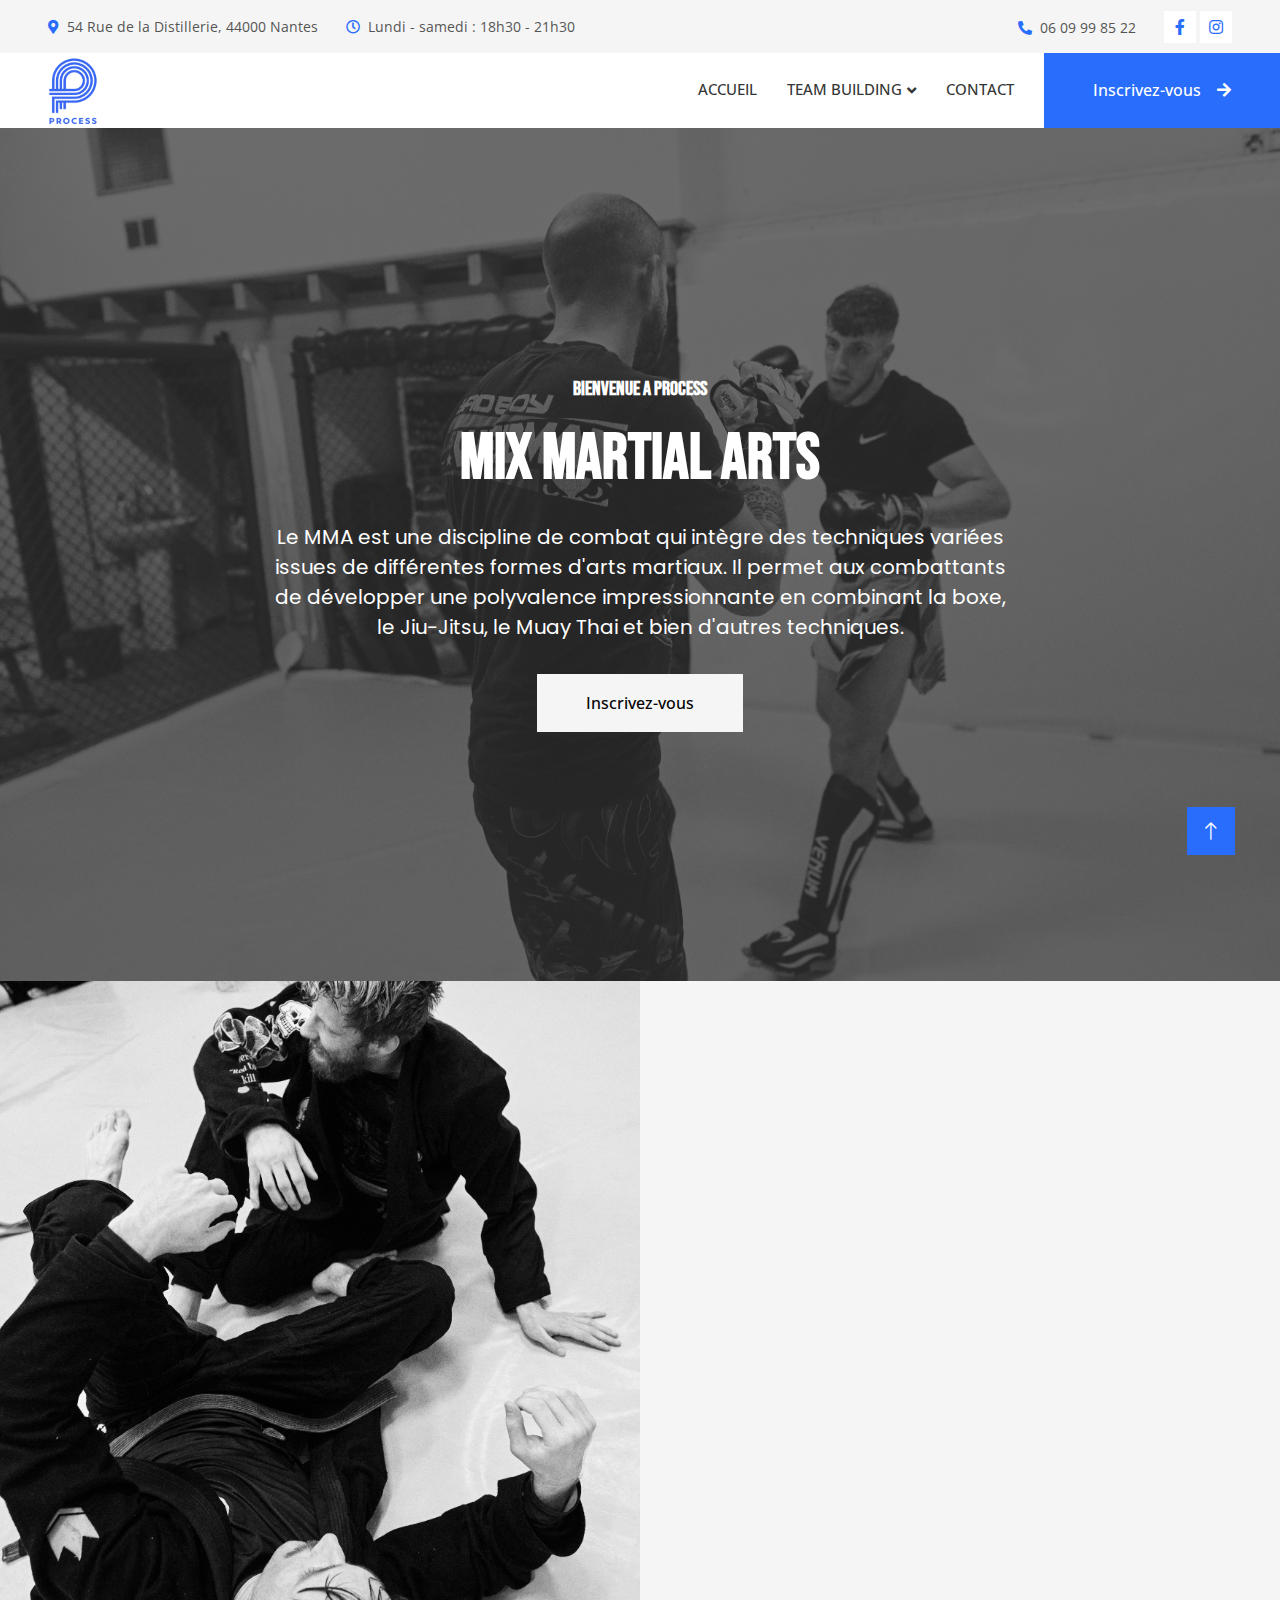
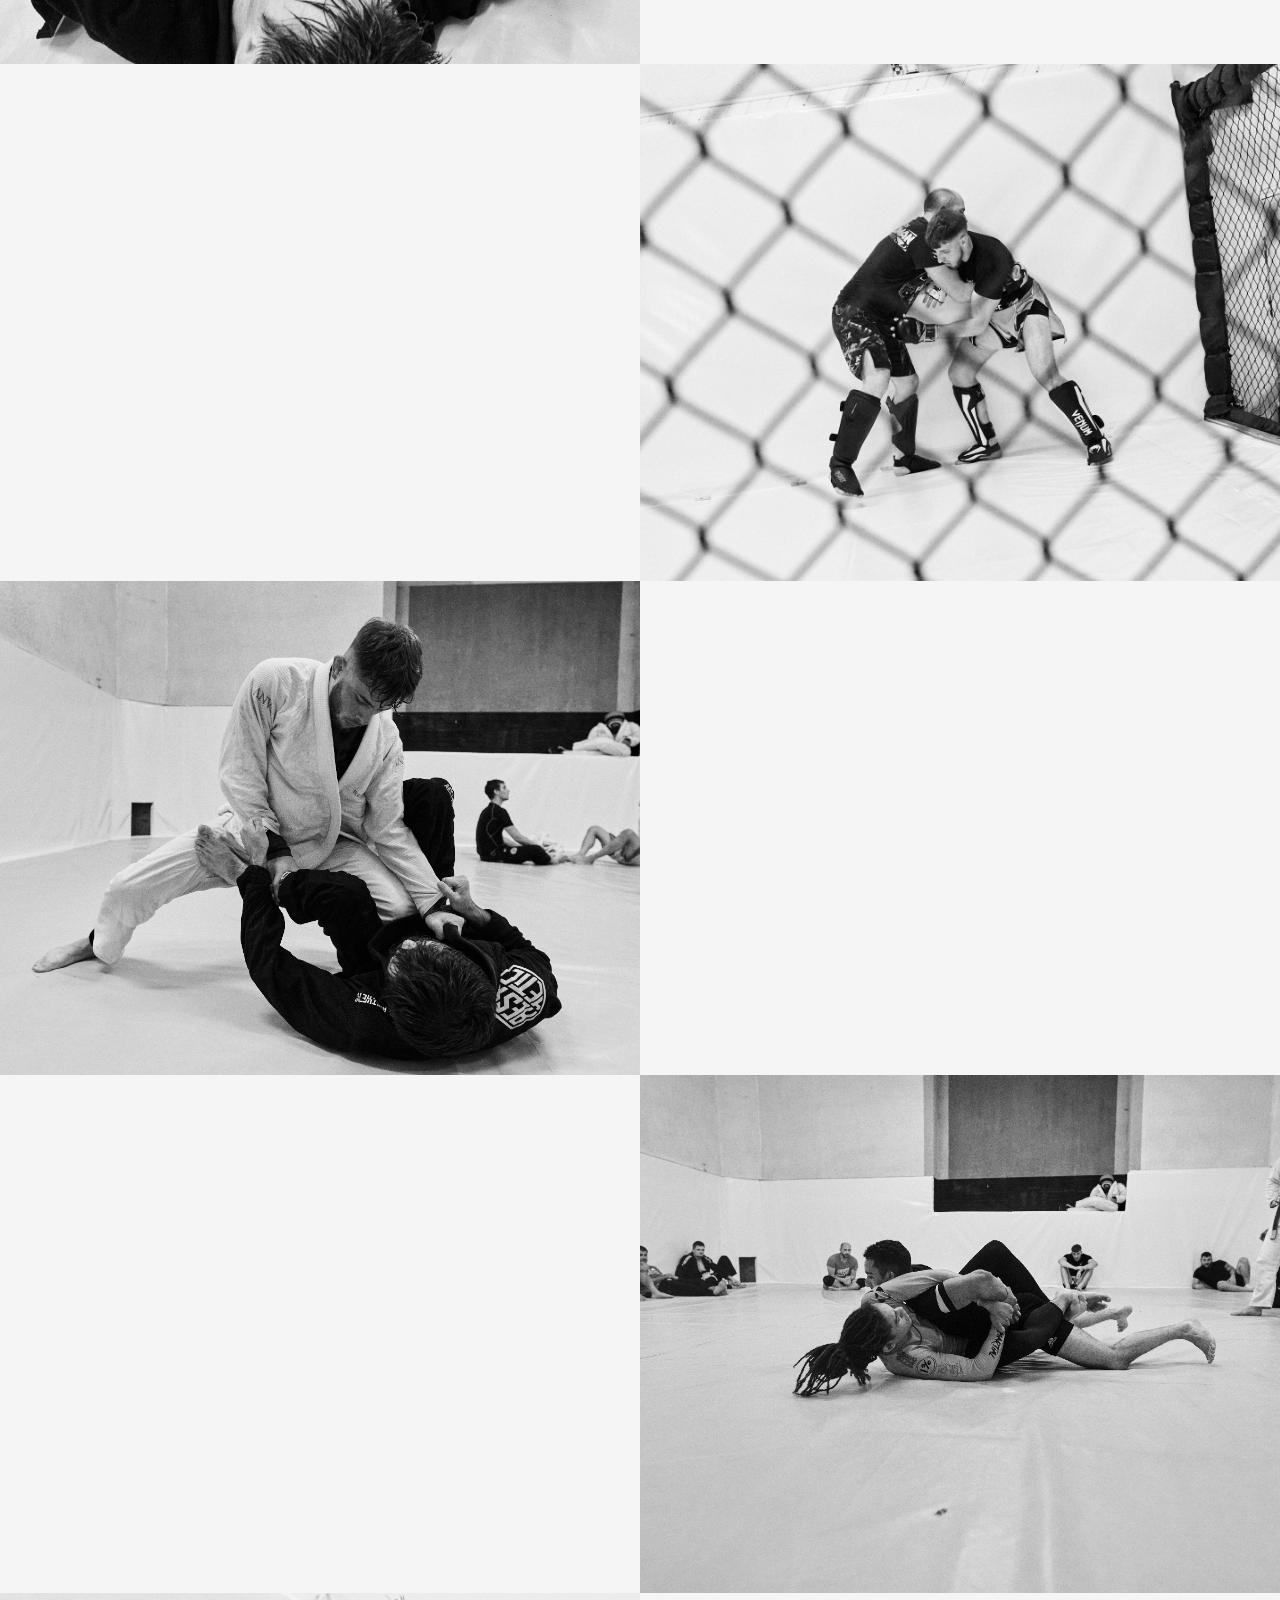
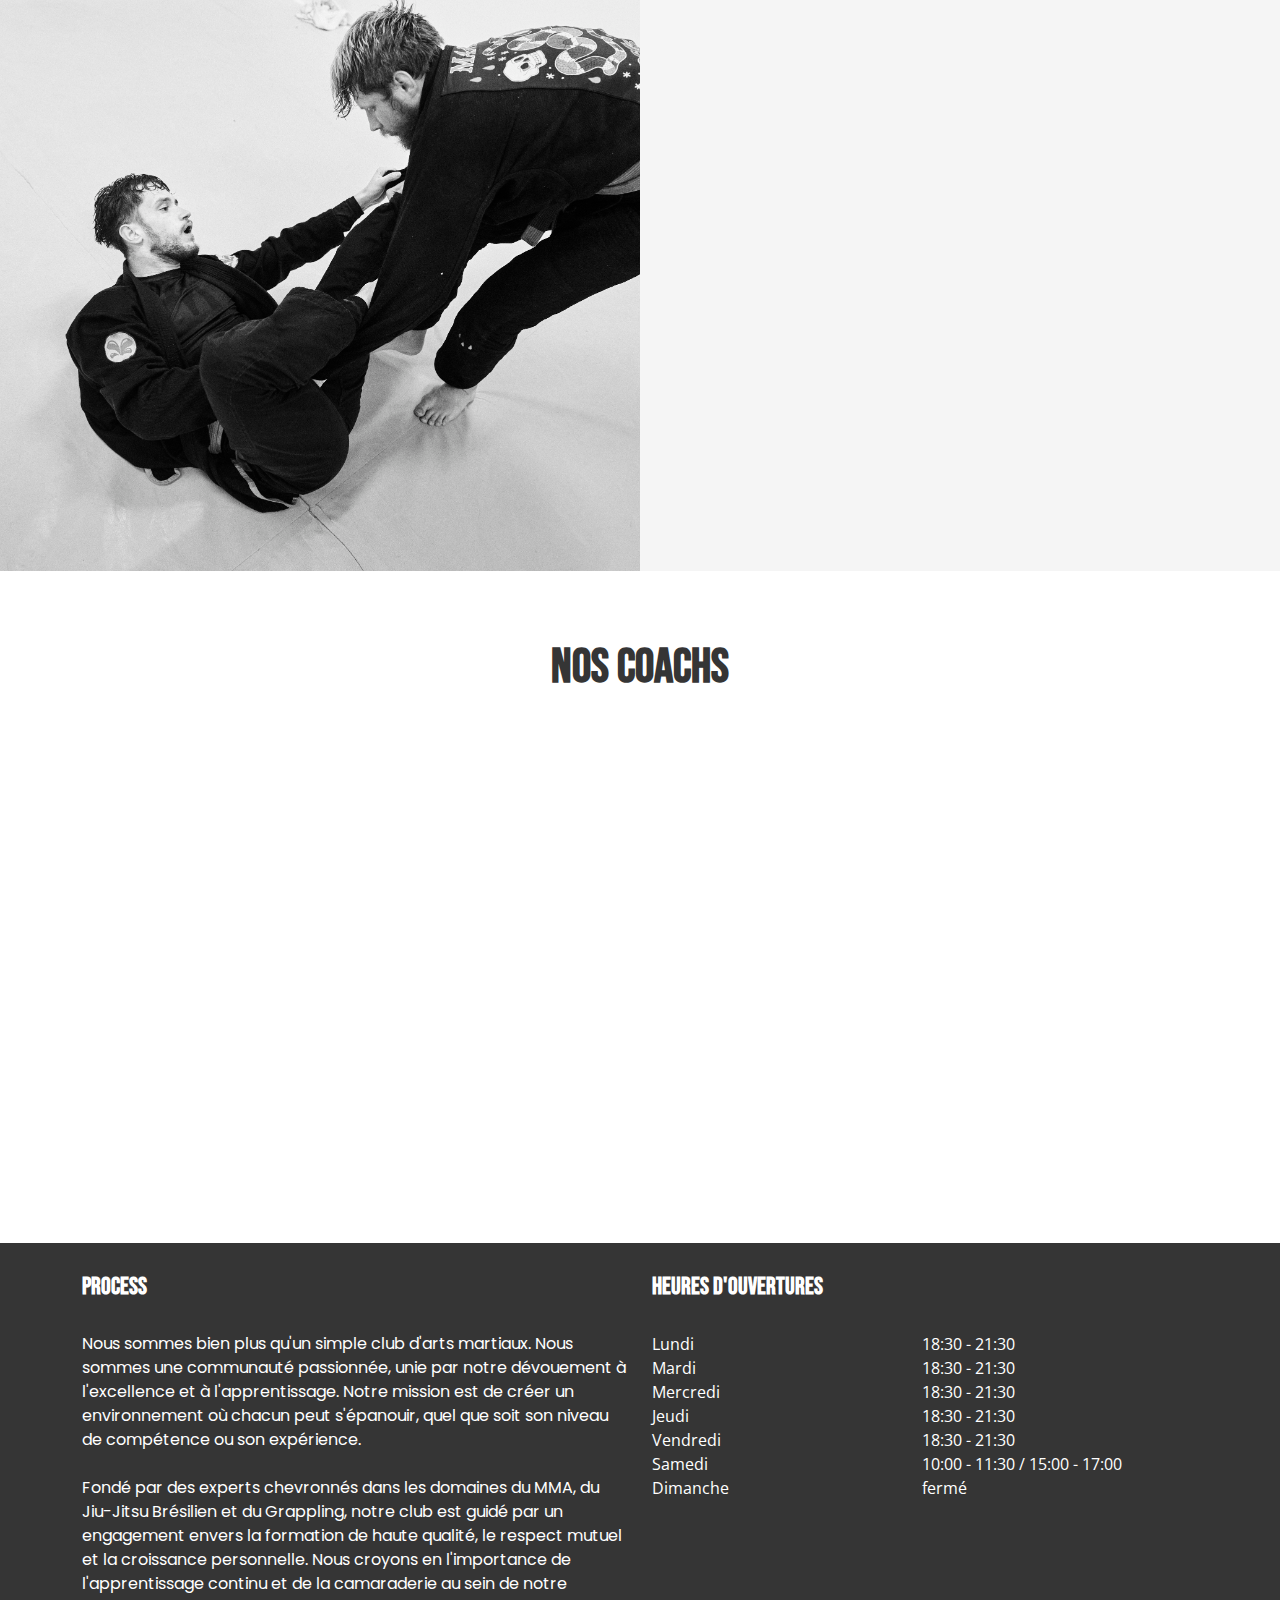
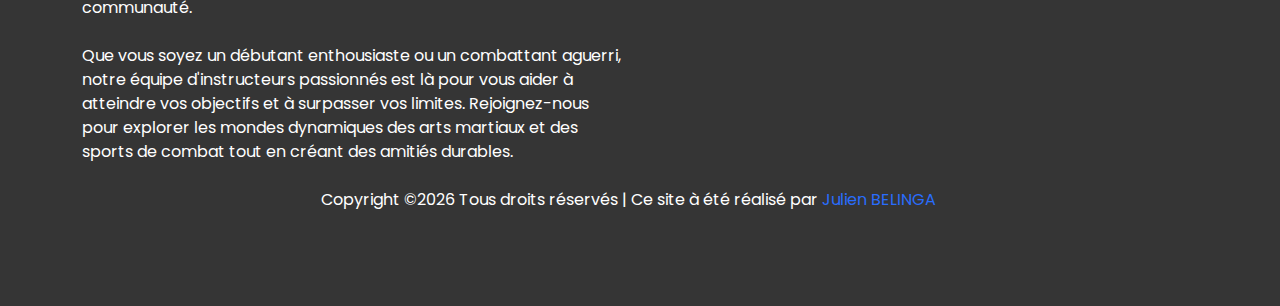
==== index.html @ 09abfd3e "fix: typo" ====
<!DOCTYPE html>
<html lang="en">

<head>
    <meta charset="utf-8">
    <title>Process</title>
    <meta content="width=device-width, initial-scale=1.0" name="viewport">
    <meta content="" name="keywords">
    <meta content="Bienvenue au Club de JJB, Grappling et MMA !
        Notre club est dédié aux passionnés d'arts martiaux et de sports de combat. Que vous soyez débutant ou expérimenté, notre équipe d'instructeurs qualifiés est là pour vous accompagner dans votre parcours.
        Le Jiu-Jitsu Brésilien (JJB) est une discipline qui met l'accent sur les techniques de soumission et de contrôle au sol. Le Grappling est une forme de combat sans frappe, où l'objectif est de soumettre l'adversaire par immobilisation ou étranglement. Enfin, le Mixed Martial Arts (MMA) combine différentes techniques de combat issues de divers arts martiaux.
        Nos cours sont ouverts à tous, hommes et femmes, de tous niveaux et de tous âges. Vous aurez l'opportunité d'apprendre les techniques fondamentales, d'améliorer votre condition physique et de développer votre confiance en vous. En plus de l'aspect sportif, notre club favorise un esprit d'entraide et de respect mutuel entre les membres." 
    name="description">

    <!-- Favicon -->
    <link href="img/logo.png" rel="icon">

    <!-- Google Web Fonts -->
    <link rel="preconnect" href="https://fonts.googleapis.com">
    <link rel="preconnect" href="https://fonts.gstatic.com" crossorigin>
    <link href="https://fonts.googleapis.com/css2?family=Open+Sans:wght@400;500&family=Roboto:wght@500;700;900&display=swap" rel="stylesheet"> 

    <!-- Icon Font Stylesheet -->
    <link href="https://cdnjs.cloudflare.com/ajax/libs/font-awesome/5.10.0/css/all.min.css" rel="stylesheet">
    <link href="https://cdn.jsdelivr.net/npm/bootstrap-icons@1.4.1/font/bootstrap-icons.css" rel="stylesheet">

    <!-- Libraries Stylesheet -->
    <link href="lib/animate/animate.min.css" rel="stylesheet">
    <link href="lib/owlcarousel/assets/owl.carousel.min.css" rel="stylesheet">
    <link href="lib/lightbox/css/lightbox.min.css" rel="stylesheet">

    <!-- Customized Bootstrap Stylesheet -->
    <link href="css/bootstrap.min.css" rel="stylesheet">

    <!-- Template Stylesheet -->
    <link href="css/style.css" rel="stylesheet">
</head>

<body>
    <!-- Spinner Start -->
    <div id="spinner" class="show bg-white position-fixed translate-middle w-100 vh-100 top-50 start-50 d-flex align-items-center justify-content-center">
        <div class="spinner-grow text-primary" style="width: 3rem; height: 3rem;" role="status">
            <span class="sr-only">Loading...</span>
        </div>
    </div>
    <!-- Spinner End -->


    <!-- Topbar Start -->
    <div class="container-fluid bg-light p-0">
        <div class="row gx-0 d-none d-lg-flex">
            <div class="col-lg-7 px-5 text-start">
                <div class="h-100 d-inline-flex align-items-center py-3 me-4">
                    <small class="fa fa-map-marker-alt text-primary me-2"></small>
                    <small>54 Rue de la Distillerie, 44000 Nantes</small>
                </div>
                <div class="h-100 d-inline-flex align-items-center py-3">
                    <small class="far fa-clock text-primary me-2"></small>
                    <small>Lundi - samedi : 18h30 - 21h30</small>
                </div>
            </div>
            <div class="col-lg-5 px-5 text-end">
                <div class="h-100 d-inline-flex align-items-center py-3 me-4">
                    <small class="fa fa-phone-alt text-primary me-2"></small>
                    <small>06 09 99 85 22</small>
                </div>
                <div class="h-100 d-inline-flex align-items-center">
                    <a class="btn btn-sm-square bg-white text-primary me-1" href="https://www.facebook.com/people/WAR-MAT-JIU-JITSU/100063479082780/" target="_blank"><i class="fab fa-facebook-f"></i></a>
                    <a target="_blank" href="https://www.instagram.com/processjj/" class="btn btn-sm-square bg-white text-primary me-0" target="_blank"><i class="fab fa-instagram"></i></a>
                </div>
            </div>
        </div>
    </div>
    <!-- Topbar End -->


    <!-- Navbar Start -->
    <nav class="navbar navbar-expand-lg bg-white navbar-light sticky-top p-0">
        <a href="index.html" class="navbar-brand d-flex align-items-center px-4 px-lg-5">
            <img alt="logo" src="img/logo1.png" width="50">
        </a>
        <button type="button" class="navbar-toggler me-4" data-bs-toggle="collapse" data-bs-target="#navbarCollapse">
            <span class="navbar-toggler-icon"></span>
        </button>
        <div class="collapse navbar-collapse" id="navbarCollapse">
            <ul class="navbar-nav ms-auto p-4 p-lg-0">
                <li class="nav-item">
                    <a href="index.html" class="nav-link">Accueil</a>
                </li>
                <li class="nav-item dropdown"> <!-- Ajout de la classe "dropdown" -->
                    <a href="#" class="nav-link dropdown-toggle" id="teamDropdown" role="button" data-bs-toggle="dropdown" aria-haspopup="true" aria-expanded="false">Team building</a>
                    <div class="dropdown-menu" aria-labelledby="teamDropdown">
                        <a class="dropdown-item" href="team-about.html">à propos du Team Building</a>
                        <a class="dropdown-item" href="team-activities.html">les activités proposées</a>
                        <a class="dropdown-item" href="team-benefit.html">Les bénéfices du Team Building</a>
                    </div>
                </li>
                <li class="nav-item">
                    <a href="contact.html" class="nav-link">Contact</a>
                </li>
            </ul>
            <a href="https://www.helloasso.com/associations/united-fight-team/adhesions/process-inscription" class="btn btn-primary py-4 px-lg-5 d-none d-lg-block">Inscrivez-vous<i class="fa fa-arrow-right ms-3"></i></a>
        </div>
    </nav>
    <!-- Navbar End -->


    <!-- Carousel Start -->
    <div class="container-fluid p-0">
        <div class="owl-carousel header-carousel position-relative">
            <div class="owl-carousel-item position-relative">
                <img class="img-fluid" src="img/carousel-1.jpg" alt="">
                <div class="position-absolute top-0 start-0 w-100 h-100 d-flex align-items-center" style="background: rgba(53, 53, 53, .7);">
                    <div class="container">
                        <div class="row justify-content-center">
                            <div class="col-12 col-lg-8 text-center">
                                <h5 class="text-white text-uppercase mb-3 animated slideInDown">Bienvenue a Process</h5>
                                <h1 class="display-3 text-white animated slideInDown mb-4">Mix Martial Arts</h1>
                                <p class="fs-5 fw-medium text-white mb-4 pb-2">Le MMA est une discipline de combat qui intègre des techniques variées issues de différentes formes d'arts martiaux. Il permet aux combattants de développer une polyvalence impressionnante en combinant la boxe, le Jiu-Jitsu, le Muay Thai et bien d'autres techniques.</p>
                                <a href="https://www.helloasso.com/associations/united-fight-team/adhesions/process-inscription" class="btn btn-light py-md-3 px-md-5 animated">Inscrivez-vous</a>
                            </div>
                        </div>
                    </div>
                </div>
            </div>
            <div class="owl-carousel-item position-relative">
                <img class="img-fluid" src="img/carousel-2.jpg" alt="">
                <div class="position-absolute top-0 start-0 w-100 h-100 d-flex align-items-center" style="background: rgba(53, 53, 53, .7);">
                    <div class="container">
                        <div class="row justify-content-center">
                            <div class="col-12 col-lg-8 text-center">
                                <h5 class="text-white text-uppercase mb-3 animated slideInDown">Bienvenue a Process</h5>
                                <h1 class="display-3 text-white animated slideInDown mb-4">jiu-jitsu Brésilien</h1>
                                <p class="fs-5 fw-medium text-white mb-4 pb-2">Le Jiu-Jitsu Brésilien, originaire du Brésil, se concentre sur les techniques de soumission et de contrôle au sol. C'est une discipline qui demande une compréhension fine des mouvements et de la tactique.</p>
                                <a href="https://www.helloasso.com/associations/united-fight-team/adhesions/process-inscription" class="btn btn-light py-md-3 px-md-5 animated">Inscrivez-vous</a>
                            </div>
                        </div>
                    </div>
                </div>
            </div>
            <div class="owl-carousel-item position-relative">
                <img class="img-fluid" src="img/carousel-3.jpg" alt="">
                <div class="position-absolute top-0 start-0 w-100 h-100 d-flex align-items-center" style="background: rgba(53, 53, 53, .7);">
                    <div class="container">
                        <div class="row justify-content-center">
                            <div class="col-12 col-lg-8 text-center">
                                <h5 class="text-white text-uppercase mb-3 animated slideInDown">Bienvenue a Process</h5>
                                <h1 class="display-3 text-white animated slideInDown mb-4">Grappling</h1>
                                <p class="fs-5 fw-medium text-white mb-4 pb-2">Le Grappling est une forme de combat au sol sans frappe, où les participants cherchent à soumettre leur adversaire par immobilisation ou étranglement.</p>
                                <a href="https://www.helloasso.com/associations/united-fight-team/adhesions/process-inscription" class="btn btn-light py-md-3 px-md-5 animated">Inscrivez-vous</a>
                            </div>
                        </div>
                    </div>
                </div>
            </div>
        </div>
    </div>
    <!-- Carousel End -->

    <!-- About Start -->
    <div class="container-fluid bg-light overflow-hidden px-lg-0">
        <div class="container about px-lg-0">
            <div id="ctn-about" class="row g-0 mx-lg-0">
                <div id="img-about" class="col-lg-6 ps-lg-0" style="min-height: 450px;">
                    <div class="position-relative h-100">
                        <img class="position-absolute img-fluid w-100 h-100" src="img/about.jpg" style="object-fit: cover;" alt="">
                    </div>
                </div>
                <div class="col-lg-6 about-text py-5 wow fadeIn" data-wow-delay="0.5s">
                    <div class="p-lg-5 pe-lg-0">
                        <div class="section-title text-start">
                            <h1 class="display-5 mb-4">Qui sommes nous?</h1>
                        </div>
                        <p class="mb-4 pb-2">Nous sommes bien plus qu'un simple club d'arts martiaux. Nous sommes une communauté passionnée, unie par notre dévouement à l'excellence et à l'apprentissage. Notre mission est de créer un environnement où chacun peut s'épanouir, quel que soit son niveau de compétence ou son expérience.</p>
                        <div class="row g-4 mb-4 pb-2">
                            <div class="col-sm-6 wow fadeIn" data-wow-delay="0.1s">
                                <div class="d-flex align-items-center">
                                    <div class="d-flex flex-shrink-0 align-items-center justify-content-center bg-white" style="width: 60px; height: 60px;">
                                        <i class="fa fa-users fa-2x text-primary"></i>
                                    </div>
                                    <div class="ms-3">
                                        <h2 class="text-primary mb-1" data-toggle="counter-up">250</h2>
                                        <p class="fw-medium mb-0">Adhérents</p>
                                    </div>
                                </div>
                            </div>
                            <div class="col-sm-6 wow fadeIn" data-wow-delay="0.3s">
                                <div class="d-flex align-items-center">
                                    <div class="d-flex flex-shrink-0 align-items-center justify-content-center bg-white" style="width: 60px; height: 60px;">
                                        <i class="fa fa-check fa-2x text-primary"></i>
                                    </div>
                                    <div class="ms-3">
                                        <h2 class="text-primary mb-1" data-toggle="counter-up">32</h2>
                                        <p class="fw-medium mb-0">Champions Nationaux</p>
                                    </div>
                                </div>
                            </div>
                            <div class="col-sm-6 wow fadeIn" data-wow-delay="0.3s">
                                <div class="d-flex align-items-center">
                                    <div class="d-flex flex-shrink-0 align-items-center justify-content-center bg-white" style="width: 60px; height: 60px;">
                                        <i class="fa fa-medal fa-2x text-primary"></i>
                                    </div>
                                    <div class="ms-3">
                                        <h2 class="text-primary mb-1" data-toggle="counter-up">3</h2>
                                        <p class="fw-medium mb-0">Champions de France</p>
                                    </div>
                                </div>
                            </div>
                            <div class="col-sm-6 wow fadeIn" data-wow-delay="0.3s">
                                <div class="d-flex align-items-center">
                                    <div class="d-flex flex-shrink-0 align-items-center justify-content-center bg-white" style="width: 60px; height: 60px;">
                                        <i class="fa fa-globe fa-2x text-primary"></i>
                                    </div>
                                    <div class="ms-3">
                                        <h2 class="text-primary mb-1" data-toggle="counter-up">14</h2>
                                        <p class="fw-medium mb-0">Champions Internationaux</p>
                                    </div>
                                </div>
                            </div>
                        </div>
                    </div>
                </div>
            </div>
        </div>
    </div>
    <!-- About End -->


    <!-- MMA Start -->
    <div class="container-fluid bg-light overflow-hidden px-lg-0">
        <div class="container feature px-lg-0">
            <div id="ctn-mma" class="row g-0 mx-lg-0">
                <div class="col-lg-6 feature-text py-5 wow fadeIn" data-wow-delay="0.5s">
                    <div class="p-lg-5 ps-lg-0">
                        <div class="section-title text-start">
                            <h1 class="display-5 mb-4">Mix Martial Arts</h1>
                        </div>
                        <p class="mb-4 pb-2">Le MMA, ou Mixed Martial Arts, est une discipline de combat qui intègre des techniques variées issues de différentes formes d'arts martiaux. Il permet aux combattants de développer une polyvalence impressionnante en combinant la boxe, le Jiu-Jitsu, le Muay Thai et bien d'autres techniques. Notre club offre un environnement stimulant pour ceux qui veulent maîtriser l'ensemble de ces compétences et se lancer dans ce défi captivant.</p>
                    </div>
                </div>
                <div class="col-lg-6 pe-lg-0" style="min-height: 450px;">
                    <div class="position-relative h-100">
                        <img class="position-absolute img-fluid w-100 h-100" src="img/feature.jpg" style="object-fit: cover;" alt="">
                    </div>
                </div>
            </div>
        </div>
    </div>
    <!-- MMA End -->

    <!-- JJB Start -->
    <div class="container-fluid bg-light overflow-hidden px-lg-0">
        <div class="container about px-lg-0">
            <div id="ctn-jjb" class="row g-0 mx-lg-0">
                <div id="img-jjb" class="col-lg-6 ps-lg-0" style="min-height: 450px;">
                    <div class="position-relative h-100">
                        <img class="position-absolute img-fluid w-100 h-100" src="img/jjb.jpg" style="object-fit: cover;" alt="">
                    </div>
                </div>
                <div class="col-lg-6 about-text py-5 wow fadeIn" data-wow-delay="0.5s">
                    <div class="p-lg-5 pe-lg-0">
                        <div class="section-title text-start">
                            <h1 class="display-5 mb-4">jiu-jitsu Brésilien</h1>
                        </div>
                        <p class="mb-4 pb-2">Le Jiu-Jitsu Brésilien, originaire du Brésil, se concentre sur les techniques de soumission et de contrôle au sol. C'est une discipline qui demande une compréhension fine des mouvements et de la tactique. Nos instructeurs expérimentés guident les étudiants à travers les subtilités du JJB, en les aidant à développer leur agilité mentale et physique tout en favorisant le respect mutuel sur le tapis.</p>
                    </div>
                </div>
            </div>
        </div>
    </div>
    <!-- JJB End -->

    <!-- Grappling Start -->
    <div class="container-fluid bg-light overflow-hidden px-lg-0">
        <div class="container feature px-lg-0">
            <div id="ctn-grappling" class="row g-0 mx-lg-0">
                <div class="col-lg-6 feature-text py-5 wow fadeIn" data-wow-delay="0.5s">
                    <div class="p-lg-5 ps-lg-0">
                        <div class="section-title text-start">
                            <h1 class="display-5 mb-4">Grappling</h1>
                        </div>
                        <p class="mb-4 pb-2">Le Grappling est une forme de combat au sol sans frappe, où les participants cherchent à soumettre leur adversaire par immobilisation ou étranglement. Cette discipline met l'accent sur la maîtrise des positions et des mouvements fluides. Nos cours de Grappling offrent une occasion d'affiner vos compétences de combat rapproché, d'améliorer votre coordination et de gagner en confiance dans des situations de confrontation.</p>
                    </div>
                </div>
                <div class="col-lg-6 pe-lg-0" style="min-height: 450px;">
                    <div class="position-relative h-100">
                        <img class="position-absolute img-fluid w-100 h-100" src="img/carousel-3.jpg" style="object-fit: cover;" alt="">
                    </div>
                </div>
            </div>
        </div>
    </div>
    <!-- Grappling End -->

    <!-- Quote Start -->
    <div class="container-fluid bg-light overflow-hidden px-lg-0">
        <div class="container quote px-lg-0">
            <div id="ctn-quote" class="row g-0 mx-lg-0">
                <div id="img-quote" class="col-lg-6 ps-lg-0" style="min-height: 450px;">
                    <div class="position-relative h-100">
                        <img class="position-absolute img-fluid w-100 h-100" src="img/quote.jpg" style="object-fit: cover;" alt="">
                    </div>
                </div>
                <div class="col-lg-6 quote-text py-5 wow fadeIn" data-wow-delay="0.5s">
                    <div class="p-lg-5 pe-lg-0">
                        <div class="section-title text-start">
                            <h1 class="display-5 mb-4">Contactez-nous</h1>
                        </div>
                        <p class="mb-4 pb-2">Notre équipe se tiens à votre disposition afin de répondre à vos intérrogations</p>
                        <form action="https://formsubmit.co/processjjb@gmail.com" method="POST">
                            <div class="row g-3">
                                <div class="col-12 col-sm-6">
                                    <input type="text" class="form-control border-0" placeholder="Nom" style="height: 55px;" name="Nom">
                                </div>
                                <div class="col-12 col-sm-6">
                                    <input type="email" class="form-control border-0" placeholder="Email" style="height: 55px;" name="Email">
                                </div>
                                <div class="col-12">
                                    <textarea class="form-control border-0" placeholder="Message" name="Message"></textarea>
                                </div>
                                <div class="col-12">
                                    <button class="btn btn-primary w-100 py-3" type="submit">Envoyer</button>
                                </div>
                            </div>
                        </form>
                    </div>
                </div>
            </div>
        </div>
    </div>
    <!-- Quote End -->


    <!-- Team Start -->
    <div class="container-xxl py-5">
        <div class="container">
            <div class="section-title text-center">
                <h1 class="display-5 mb-5">Nos Coachs</h1>
            </div>
            <div class="row g-4">
                <div class="col-lg-3 col-md-6 wow fadeInUp team-member-container" data-wow-delay="0.1s">
                    <div class="team-item">
                        <div class="overflow-hidden position-relative">
                            <img class="img-team" src="img/team-1.jpg" alt="">
                             <div class="team-social">
                                <a class="btn btn-square" target="_blank" href="https://www.instagram.com/julienlevezier/"><i class="fab fa-instagram"></i></a>
                            </div>
                        </div>
                        <div class="text-center border border-5 border-light border-top-0 p-4">
                            <h5 class="mb-0">Julien Levezier</h5>
                            <small>Coach MMA/Préparateur physique</small>
                        </div>
                    </div>
                </div>
                <div class="col-lg-3 col-md-6 wow fadeInUp team-member-container" data-wow-delay="0.3s">
                    <div class="team-item">
                        <div class="overflow-hidden position-relative">
                            <img class="img-team" src="img/team-2.jpg" alt="">
                             <div class="team-social">
                                <a class="btn btn-square" target="_blank" href="https://www.instagram.com/quentinlvzr/"><i class="fab fa-instagram"></i></a>
                            </div>
                        </div>
                        <div class="text-center border border-5 border-light border-top-0 p-4">
                            <h5 class="mb-0">Quentin Levezier</h5>
                            <small>Coach JJB/Grappling</small>
                        </div>
                    </div>
                </div>
                <div class="col-lg-3 col-md-6 wow fadeInUp team-member-container" data-wow-delay="0.5s">
                    <div class="team-item">
                        <div class="overflow-hidden position-relative">
                            <img class="img-team" src="img/team-3.jpg" alt="">
                             <div class="team-social">
                                <a class="btn btn-square" target="_blank" href="https://www.instagram.com/lucaslvzr/"><i class="fab fa-instagram"></i></a>
                            </div>
                        </div>
                        <div class="text-center border border-5 border-light border-top-0 p-4">
                            <h5 class="mb-0">Lucas Levezier</h5>
                            <small>Coach JJB/Grappling</small>
                        </div>
                    </div>
                </div>
                <div class="col-lg-3 col-md-6 wow fadeInUp team-member-container" data-wow-delay="0.7s">
                    <div class="team-item">
                        <div class="overflow-hidden position-relative">
                            <img class="img-team" src="img/team-5.jpg" alt="">
                             <div class="team-social">
                                <a class="btn btn-square" target="_blank" href="https://www.instagram.com/vergnaulttristan/"><i class="fab fa-instagram"></i></a>
                            </div>
                        </div>
                        <div class="text-center border border-5 border-light border-top-0 p-4">
                            <h5 class="mb-0">Tristan Vergnault</h5>
                            <small>Coach JJB/Grappling</small>
                        </div>
                    </div>
                </div>
            </div>
        </div>
    </div>
    <!-- Team End -->


    <!-- Footer Start -->
    <footer class="ftco-footer ftco-bg-dark ftco-section">
        <div class="container">
          <div class="row mb-5">
            <div class="col-md-6 col-lg-6">
              <div class="ftco-footer-widget mb-4">
                <h2 class="ftco-heading-2">Process</h2>
                <p>Nous sommes bien plus qu'un simple club d'arts martiaux. Nous sommes une communauté passionnée, unie par notre dévouement à l'excellence et à l'apprentissage. Notre mission est de créer un environnement où chacun peut s'épanouir, quel que soit son niveau de compétence ou son expérience.</br></br>
                    Fondé par des experts chevronnés dans les domaines du MMA, du Jiu-Jitsu Brésilien et du Grappling, notre club est guidé par un engagement envers la formation de haute qualité, le respect mutuel et la croissance personnelle. Nous croyons en l'importance de l'apprentissage continu et de la camaraderie au sein de notre communauté.</br></br>
                    Que vous soyez un débutant enthousiaste ou un combattant aguerri, notre équipe d'instructeurs passionnés est là pour vous aider à atteindre vos objectifs et à surpasser vos limites. Rejoignez-nous pour explorer les mondes dynamiques des arts martiaux et des sports de combat tout en créant des amitiés durables.</p>
                <ul class="ftco-footer-social list-unstyled float-md-left float-lft mt-3">
                  <li class="ftco-animate"><a target="_blank" href="https://www.facebook.com/auxplaisirsdemodes/"><span class="icon-facebook"></span></a></li>
                  <li class="ftco-animate"><a target="_blank" target="_blank" href="https://www.instagram.com/processjj/"><span class="icon-instagram"></span></a></li>
                </ul>
              </div>
            </div>
            <div class="col-md-6 col-lg-6">
              <div class="ftco-footer-widget mb-4">
                <h2 class="ftco-heading-2">Heures d'ouvertures</h2>
                <ul class="list-unstyled open-hours">
                  <li class="d-flex"><span style="width: 270px">Lundi</span><span>18:30 - 21:30</span></li>
                  <li class="d-flex"><span style="width: 270px">Mardi</span><span>18:30 - 21:30</span></li>
                  <li class="d-flex"><span style="width: 270px">Mercredi</span><span>18:30 - 21:30</span></li>
                  <li class="d-flex"><span style="width: 270px">Jeudi</span><span>18:30 - 21:30</span></li>
                  <li class="d-flex"><span style="width: 270px">Vendredi</span><span>18:30 - 21:30</span></li>
                  <li class="d-flex"><span style="width: 270px">Samedi</span><span> 10:00 - 11:30 / 15:00 - 17:00</span></li>
                  <li class="d-flex"><span style="width: 270px">Dimanche</span><span>fermé</span></li>
                </ul>
              </div>
            </div>
          <div class="row">
            <div class="col-md-12 text-center">
              <p>
                Copyright &copy;<script>document.write(new Date().getFullYear());</script> Tous droits réservés | Ce site à été réalisé par <a href="https://julien-belinga.fr" target="_blank">Julien BELINGA</a>
                </p>
            </div>
          </div>
        </div>
      </footer>
    <!-- Footer End -->


    <!-- Back to Top -->
    <a href="#" class="btn btn-lg btn-primary btn-lg-square rounded-0 back-to-top"><i class="bi bi-arrow-up"></i></a>


    <!-- JavaScript Libraries -->
    <script src="https://code.jquery.com/jquery-3.4.1.min.js"></script>
    <script src="https://cdn.jsdelivr.net/npm/bootstrap@5.0.0/dist/js/bootstrap.bundle.min.js"></script>
    <script src="lib/wow/wow.min.js"></script>
    <script src="lib/easing/easing.min.js"></script>
    <script src="lib/waypoints/waypoints.min.js"></script>
    <script src="lib/counterup/counterup.min.js"></script>
    <script src="lib/owlcarousel/owl.carousel.min.js"></script>
    <script src="lib/isotope/isotope.pkgd.min.js"></script>
    <script src="lib/lightbox/js/lightbox.min.js"></script>

    <!-- Template Javascript -->
    <script src="js/main.js"></script>
</body>

</html>
---- css/style.css ----
@font-face {
    font-family: 'Poppins';
    src: url('../fonts/Poppins-Regular.ttf') format('truetype');
}

@font-face {
    font-family: 'Bebas-Neue';
    src: url('../fonts/BebasNeue-Regular.ttf') format('truetype');
}

p{
    font-family: 'Poppins', sans-serif;
}

h1,h2,h3,h4,h5,h6{
    font-family: 'Bebas-Neue', sans-serif;
}


/********** Template CSS **********/
:root {
    --primary:  #296DFD;
    --light: #F5F5F5;
    --dark: #353535;
}

.fw-medium {
    font-weight: 500 !important;
}

.fw-bold {
    font-weight: 700 !important;
}

.fw-black {
    font-weight: 900 !important;
}

.back-to-top {
    position: fixed;
    display: none;
    right: 45px;
    bottom: 45px;
    z-index: 99;
}


/*** Spinner ***/
#spinner {
    opacity: 0;
    visibility: hidden;
    transition: opacity .5s ease-out, visibility 0s linear .5s;
    z-index: 99999;
}

#spinner.show {
    transition: opacity .5s ease-out, visibility 0s linear 0s;
    visibility: visible;
    opacity: 1;
}


/*** Button ***/
.btn {
    font-weight: 500;
    transition: .5s;
}

.btn.btn-primary,
.btn.btn-secondary {
    color: #FFFFFF;
}

.btn-square {
    width: 38px;
    height: 38px;
}

.btn-sm-square {
    width: 32px;
    height: 32px;
}

.btn-lg-square {
    width: 48px;
    height: 48px;
}

.btn-square,
.btn-sm-square,
.btn-lg-square {
    padding: 0;
    display: flex;
    align-items: center;
    justify-content: center;
    font-weight: normal;
}

/*** Navbar ***/
.navbar .dropdown-toggle::after {
    border: none;
    content: "\f107";
    font-family: "Font Awesome 5 Free";
    font-weight: 900;
    vertical-align: middle;
    margin-left: 8px;
}

.navbar-light .navbar-nav .nav-link {
    margin-right: 30px;
    padding: 25px 0;
    color: #FFFFFF;
    font-size: 15px;
    font-weight: 500;
    text-transform: uppercase;
    outline: none;
}

.navbar-light .navbar-nav .nav-link:hover,
.navbar-light .navbar-nav .nav-link.active {
    color: var(--primary);
}

@media (max-width: 991.98px) {
    .navbar-light .navbar-nav .nav-link  {
        margin-right: 0;
        padding: 10px 0;
    }

    .navbar-light .navbar-nav {
        border-top: 1px solid #EEEEEE;
    }
  
    #ctn-about, #ctn-jjb, #ctn-quote{
        display: flex;
        flex-direction: column-reverse;
    }

    #img-jjb, #img-quote{
        height: 0 !important;
    }

    #img-about{
        display: none;
    }
}

.navbar-light .navbar-brand,
.navbar-light a.btn {
    height: 75px;
}

.navbar-light .navbar-nav .nav-link {
    color: var(--dark);
    font-weight: 500;
}

.navbar-light.sticky-top {
    top: -100px;
    transition: .5s;
}

@media (min-width: 992px) {
    .navbar .nav-item .dropdown-menu {
        display: block;
        border: none;
        margin-top: 0;
        top: 150%;
        opacity: 0;
        visibility: hidden;
        transition: .5s;
    }

    .navbar .nav-item:hover .dropdown-menu {
        top: 100%;
        visibility: visible;
        transition: .5s;
        opacity: 1;
    }
}


/*** Header ***/
@media (max-width: 768px) {
    .header-carousel .owl-carousel-item {
        position: relative;
        min-height: 95vh;
    }
    
    .header-carousel .owl-carousel-item img {
        position: absolute;
        width: 100%;
        height: 100%;
        object-fit: cover;
    }

    .header-carousel .owl-carousel-item h5,
    .header-carousel .owl-carousel-item p {
        font-size: 14px !important;
        font-weight: 400 !important;
    }

    .header-carousel .owl-carousel-item h1 {
        font-size: 30px;
        font-weight: 600;
    }
}

.header-carousel .owl-nav {
    position: absolute;
    width: 200px;
    height: 45px;
    bottom: 30px;
    left: 50%;
    transform: translateX(-50%);
    display: flex;
    justify-content: space-between;
}

.header-carousel .owl-nav .owl-prev,
.header-carousel .owl-nav .owl-next {
    width: 45px;
    height: 45px;
    display: flex;
    align-items: center;
    justify-content: center;
    color: #FFFFFF;
    background: transparent;
    border: 1px solid #FFFFFF;
    font-size: 22px;
    transition: .5s;
}

.header-carousel .owl-nav .owl-prev:hover,
.header-carousel .owl-nav .owl-next:hover {
    background: var(--primary);
    border-color: var(--primary);
}

.header-carousel .owl-dots {
    position: absolute;
    height: 45px;
    bottom: 30px;
    left: 50%;
    transform: translateX(-50%);
    display: flex;
    align-items: center;
    justify-content: center;
}

.header-carousel .owl-dot {
    position: relative;
    display: inline-block;
    margin: 0 5px;
    width: 15px;
    height: 15px;
    background: transparent;
    border: 1px solid #FFFFFF;
    transition: .5s;
}

.header-carousel .owl-dot::after {
    position: absolute;
    content: "";
    width: 5px;
    height: 5px;
    top: 4px;
    left: 4px;
    background: transparent;
    border: 1px solid #FFFFFF;
}

.header-carousel .owl-dot.active {
    background: var(--primary);
    border-color: var(--primary);
}

.page-header {
    background: linear-gradient(rgba(53, 53, 53, .7), rgba(53, 53, 53, .7)), url(../img/carousel-1.jpg) center center no-repeat;
    background-size: cover;
}

.breadcrumb-item + .breadcrumb-item::before {
    color: var(--light);
}

.owl-nav, .owl-dots{
    display: none !important;
}

/*** Section Title ***/
.section-title h1 {
    position: relative;
    display: inline-block;
    padding: 0 60px;
    width: 100%;
}

.section-title h1::before {
    left: 0;
}

.section-title.text-start h1::before {
    display: none;
}


/*** About ***/
@media (min-width: 992px) {
    .container.about {
        max-width: 100% !important;
    }

    .about-text  {
        padding-right: calc(((100% - 960px) / 2) + .75rem);
    }
}

@media (min-width: 1200px) {
    .about-text  {
        padding-right: calc(((100% - 1140px) / 2) + .75rem);
    }
}

@media (min-width: 1400px) {
    .about-text  {
        padding-right: calc(((100% - 1320px) / 2) + .75rem);
    }
}


/*** Service ***/
.service-item img {
    transition: .5s;
}

.service-item:hover img {
    transform: scale(1.1);
}


/*** Feature ***/
@media (min-width: 992px) {
    .container.feature {
        max-width: 100% !important;
    }

    .feature-text  {
        padding-left: calc(((100% - 960px) / 2) + .75rem);
    }
}

@media (min-width: 1200px) {
    .feature-text  {
        padding-left: calc(((100% - 1140px) / 2) + .75rem);
    }
}

@media (min-width: 1400px) {
    .feature-text  {
        padding-left: calc(((100% - 1320px) / 2) + .75rem);
    }
}


/*** Project Portfolio ***/
#portfolio-flters li {
    display: inline-block;
    font-weight: 500;
    color: var(--dark);
    cursor: pointer;
    transition: .5s;
    border-bottom: 2px solid transparent;
}

#portfolio-flters li:hover,
#portfolio-flters li.active {
    color: var(--primary);
    border-color: var(--primary);
}

.portfolio-item img {
    transition: .5s;
}

.portfolio-item:hover img {
    transform: scale(1.1);
}

.portfolio-item .portfolio-overlay {
    position: absolute;
    display: flex;
    align-items: center;
    justify-content: center;
    width: 0;
    height: 0;
    bottom: 0;
    left: 50%;
    background: rgba(53, 53, 53, .7);
    transition: .5s;
}

.portfolio-item:hover .portfolio-overlay {
    width: 100%;
    height: 100%;
    left: 0;
}

.portfolio-item .portfolio-overlay .btn {
    opacity: 0;
}

.portfolio-item:hover .portfolio-overlay .btn {
    opacity: 1;
}


/*** Quote ***/
@media (min-width: 992px) {
    .container.quote {
        max-width: 100% !important;
    }

    .quote-text  {
        padding-right: calc(((100% - 960px) / 2) + .75rem);
    }
}

@media (min-width: 1200px) {
    .quote-text  {
        padding-right: calc(((100% - 1140px) / 2) + .75rem);
    }
}

@media (min-width: 1400px) {
    .quote-text  {
        padding-right: calc(((100% - 1320px) / 2) + .75rem);
    }
}


/*** Team ***/
.team-item img {
    transition: .5s;
}

.img-team{
    width: 100%;
    height: 350px;
    object-fit: cover;
    object-position: top;
}

.team-item:hover img {
    transform: scale(1.1);
}

.team-item .team-social {
    position: absolute;
    width: 38px;
    top: 50%;
    left: -38px;
    transform: translateY(-50%);
    display: flex;
    flex-direction: column;
    background: #FFFFFF;
    transition: .5s;
}

.team-item .team-social .btn {
    color: var(--primary);
    background: #FFFFFF;
}

.team-item .team-social .btn:hover {
    color: #FFFFFF;
    background: var(--primary);
}

.team-item:hover .team-social {
    left: 0;
}


/*** Testimonial ***/
.testimonial-carousel::before {
    position: absolute;
    content: "";
    top: 0;
    left: 0;
    height: 100%;
    width: 0;
    background: linear-gradient(to right, rgba(255, 255, 255, 1) 0%, rgba(255, 255, 255, 0) 100%);
    z-index: 1;
}

.testimonial-carousel::after {
    position: absolute;
    content: "";
    top: 0;
    right: 0;
    height: 100%;
    width: 0;
    background: linear-gradient(to left, rgba(255, 255, 255, 1) 0%, rgba(255, 255, 255, 0) 100%);
    z-index: 1;
}

@media (min-width: 768px) {
    .testimonial-carousel::before,
    .testimonial-carousel::after {
        width: 200px;
    }
}

@media (min-width: 992px) {
    .testimonial-carousel::before,
    .testimonial-carousel::after {
        width: 300px;
    }
}

.testimonial-carousel .owl-item .testimonial-text {
    border: 5px solid var(--light);
    transform: scale(.8);
    transition: .5s;
}

.testimonial-carousel .owl-item.center .testimonial-text {
    transform: scale(1);
}

.testimonial-carousel .owl-nav {
    position: absolute;
    width: 350px;
    top: 10px;
    left: 50%;
    transform: translateX(-50%);
    display: flex;
    justify-content: space-between;
    opacity: 0;
    transition: .5s;
    z-index: 1;
}

.testimonial-carousel:hover .owl-nav {
    width: 300px;
    opacity: 1;
}

.testimonial-carousel .owl-nav .owl-prev,
.testimonial-carousel .owl-nav .owl-next {
    position: relative;
    color: var(--primary);
    font-size: 45px;
    transition: .5s;
}

.testimonial-carousel .owl-nav .owl-prev:hover,
.testimonial-carousel .owl-nav .owl-next:hover {
    color: var(--dark);
}


/*** Contact ***/
@media (min-width: 992px) {
    .container.contact {
        max-width: 100% !important;
    }

    .contact-text  {
        padding-left: calc(((100% - 960px) / 2) + .75rem);
    }

    .team-member-container{
        height: 450px;
    }
}

@media (min-width: 1200px) {
    .contact-text  {
        padding-left: calc(((100% - 1140px) / 2) + .75rem);
    }
}

@media (min-width: 1400px) {
    .contact-text  {
        padding-left: calc(((100% - 1320px) / 2) + .75rem);
    }
}


/*** Footer ***/
footer {
    background: var(--dark);
    color: #FFFFFF;
    padding-bottom: 30px;
}

footer h2 {
    font-size: 24px;
    font-weight: 700;
    color: #FFFFFF;
    margin: 30px 0;
}

.btn-check:checked+.btn-primary:focus, .btn-check:active+.btn-primary:focus, .btn-primary:active:focus, .btn-primary.active:focus, .show>.btn-primary.dropdown-toggle:focus{
    box-shadow: 0 0 0 0.25rem #296DFD !important;
}

.btn-check:checked+.btn-primary, .btn-check:active+.btn-primary, .btn-primary:active, .btn-primary.active, .show>.btn-primary.dropdown-toggle{
    background-color: #296DFD;
    border-color: #296DFD;
}

.dropdown {
    position: relative;
    display: inline-block;
}
  
  .dropdown .dropdown-menu {
    display: none;
    position: absolute;
    background-color: #fff; /* Couleur de fond du menu déroulant */
    box-shadow: 0 4px 6px rgba(0, 0, 0, 0.1);
    z-index: 1;
    
  }
  
  .dropdown-menu .dropdown-item::first-letter {
    text-transform: uppercase;
  }

  .dropdown:hover .dropdown-menu {
    display: block;
  }
  
  .dropdown .dropdown-menu a {
    display: block;
    padding: 10px 15px;
    text-decoration: none;
    color: #333; /* Couleur du texte du menu déroulant */
  }
  
  .dropdown .dropdown-menu a:hover {
    background-color: #f0f0f0; /* Couleur de fond au survol */
  }
  
  /* Style du lien principal "Team Building" */
  .dropdown .nav-link {
    cursor: pointer;
  }
  
  /* Style pour la flèche vers le bas */
  .dropdown .dropdown-toggle::after {
    content: "\f107";
    font-family: "Font Awesome 5 Free"; /* Le nom de la police FontAwesome peut varier */
    font-weight: 900; /* Utilisez le poids de la police approprié */
    margin-left: 5px;
}

.image-container {
    display: flex;
    align-items: center;
    justify-content: center;
    height: 100%;
}

.team-building-section h2, .team-building-section h3, .team-building-section h4, .about-us-section h2, h1, .cohesion-benefits-section h2{
    text-align: center;
    margin-bottom: 20px;
    margin-top: 20px;
}

.cohesion-benefits-section li{
    margin-bottom: 10px;
    margin-top: 10px;
}

.about-us-section p{
    text-align: justify;
}

.shop {
    display: grid;
    grid-template-columns: repeat(auto-fill, minmax(250px, 1fr));
    gap: 20px;
    padding: 20px;
}

.shop article {
    border: 1px solid #ddd;
    padding: 15px;
    text-align: center;
}

.shop article p{
    font-size: 12px;
    font-style: italic;
}
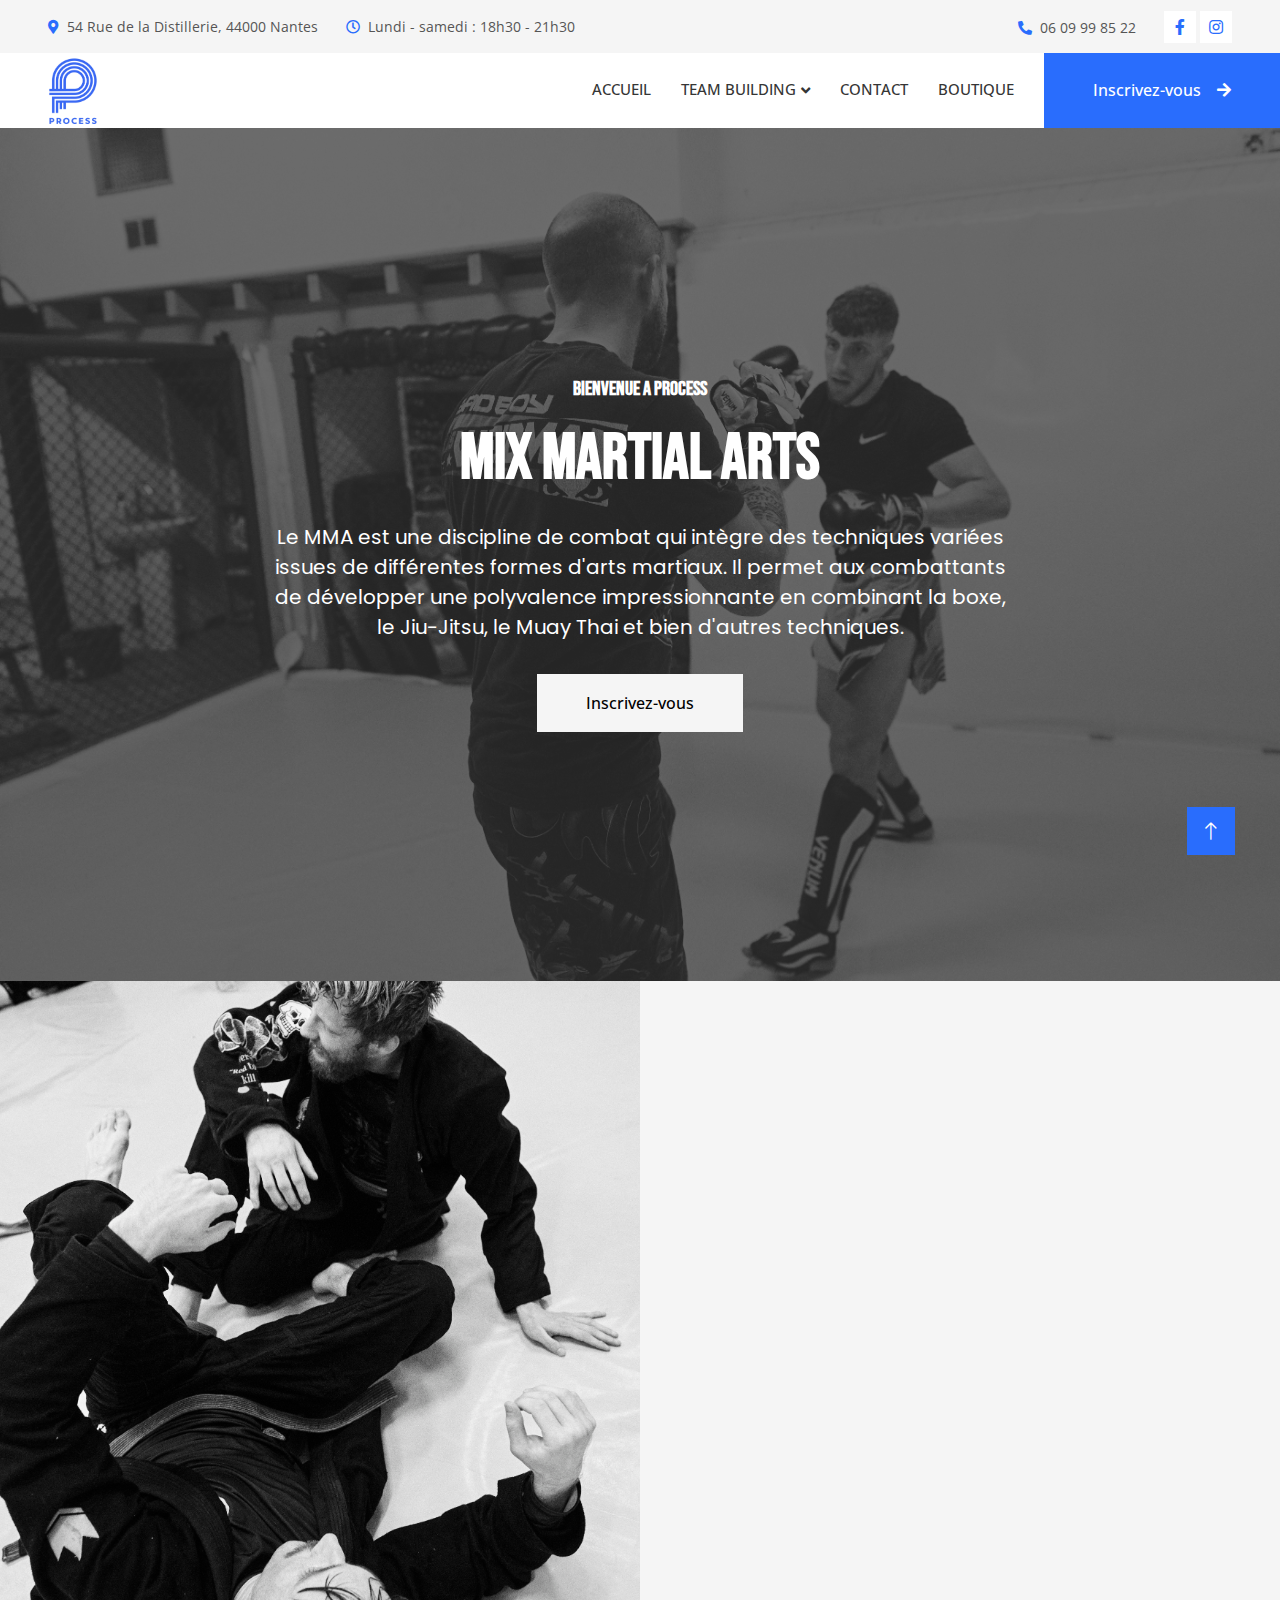
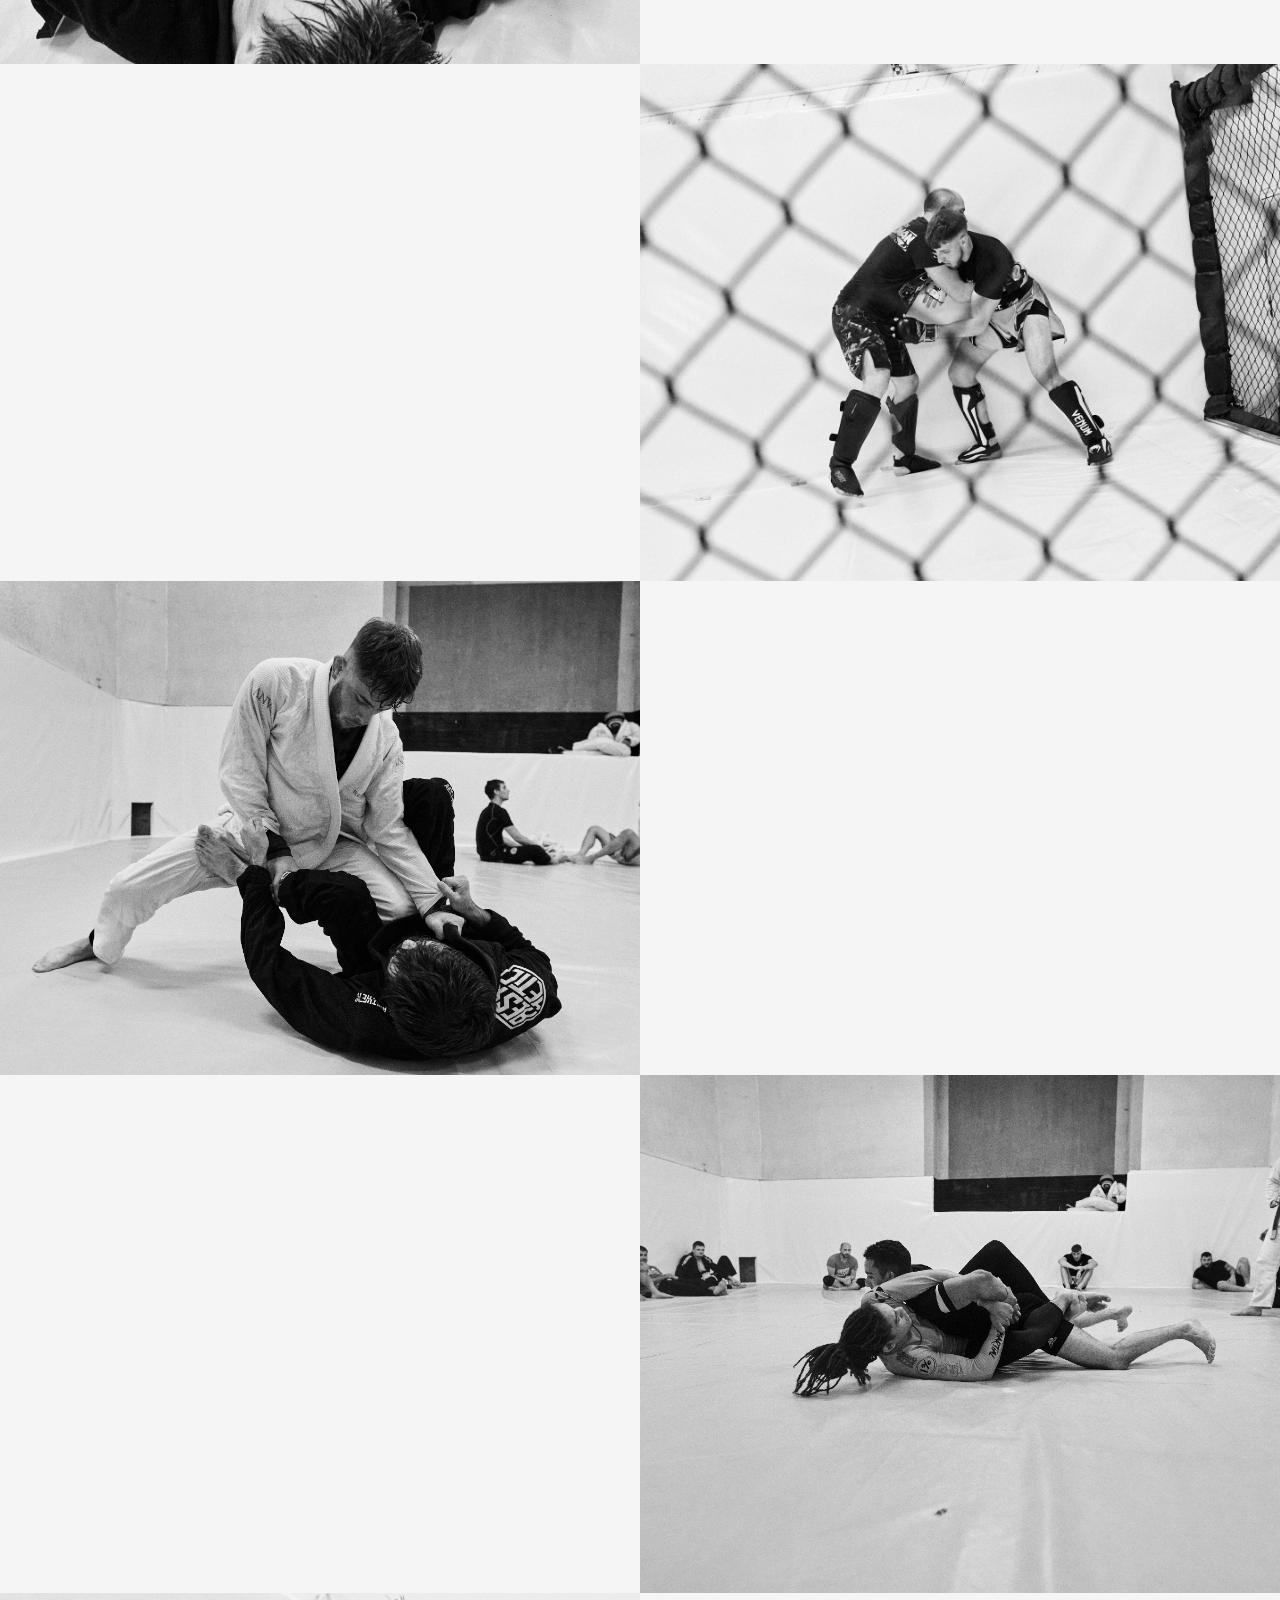
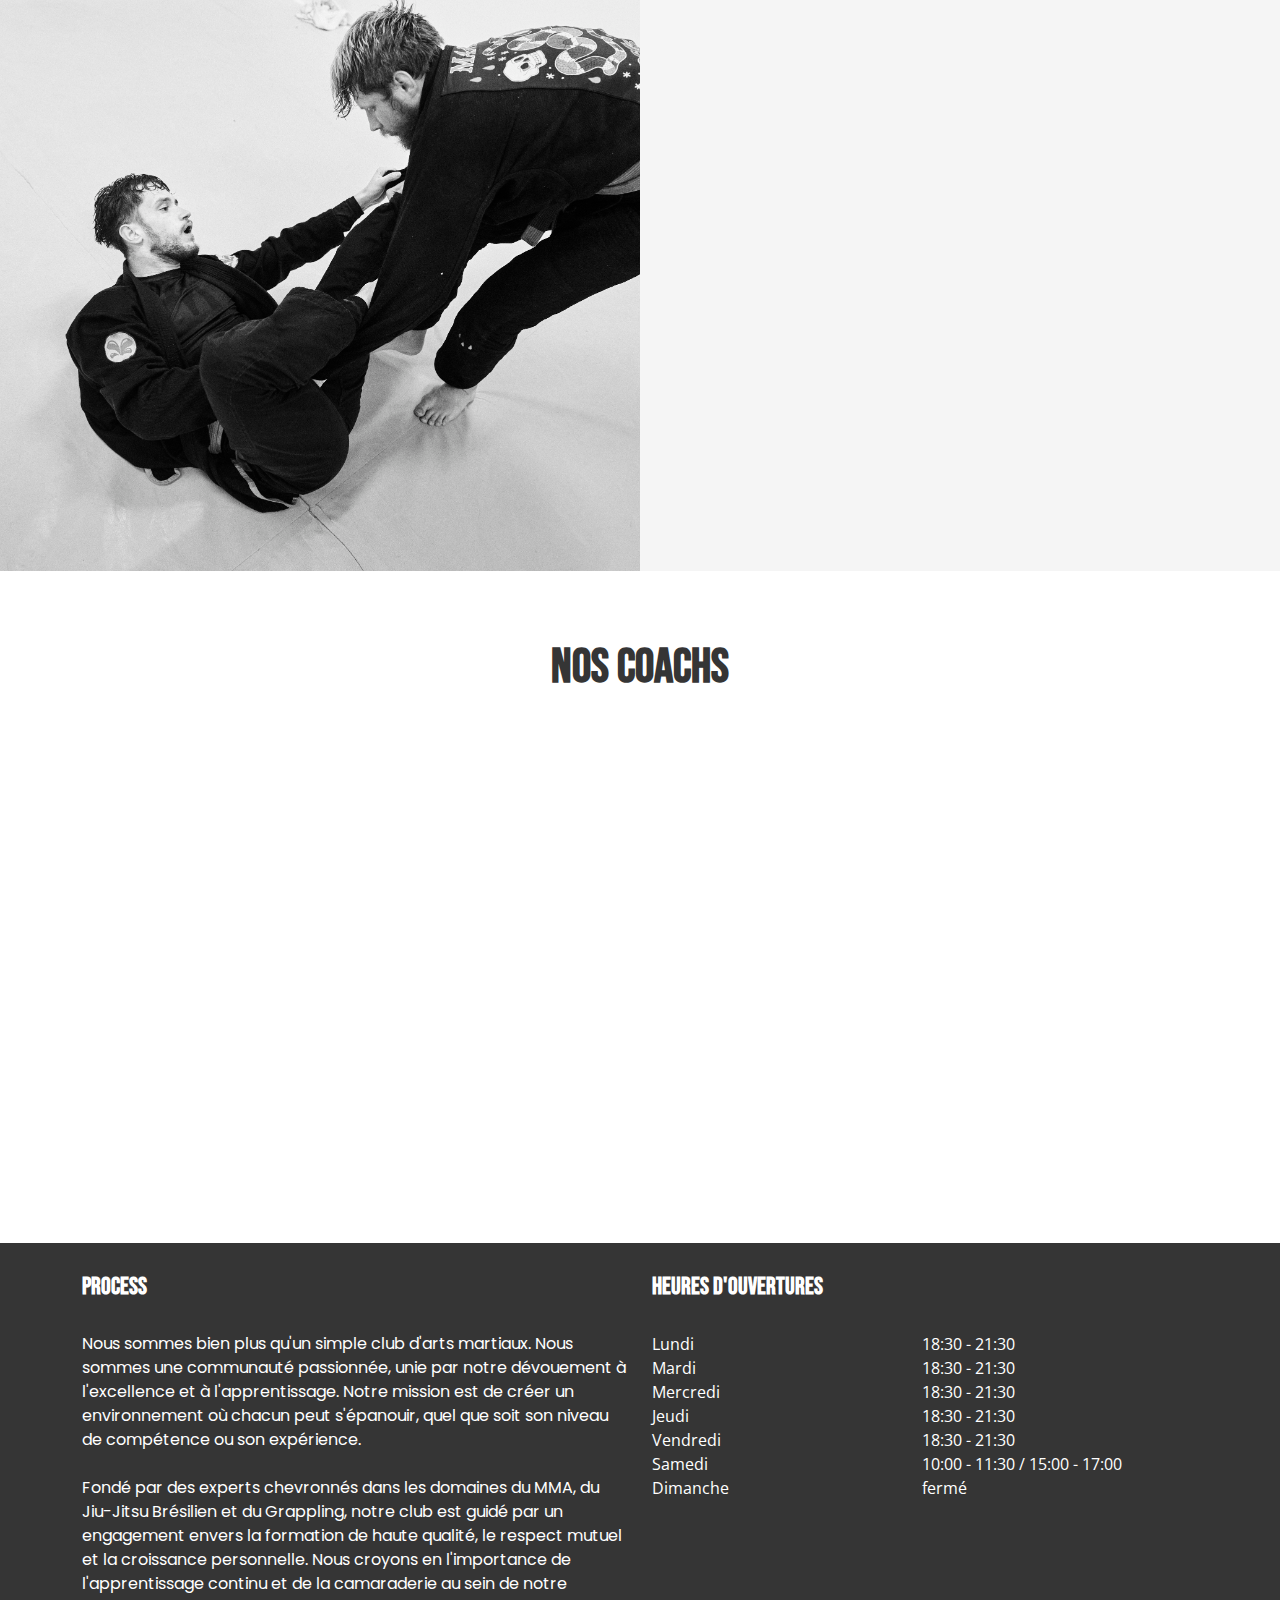
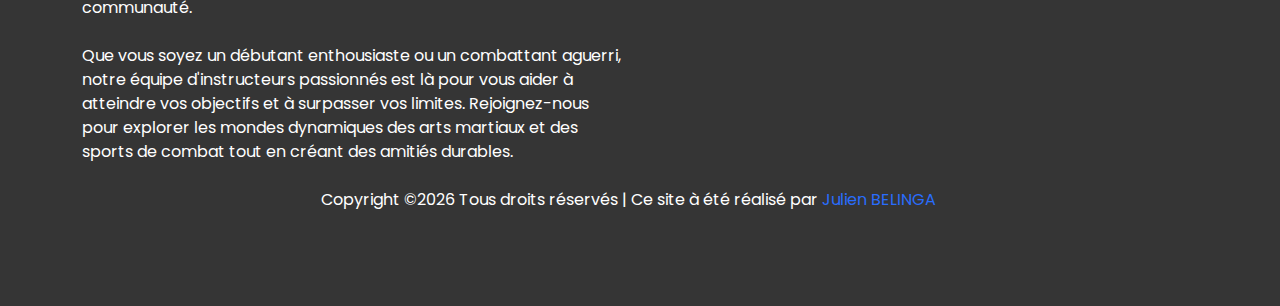
==== commit b3625fa6: "Add shop (#2)" ====
--- a/index.html
+++ b/index.html
@@ -98,6 +98,9 @@
                 <li class="nav-item">
                     <a href="contact.html" class="nav-link">Contact</a>
                 </li>
+                <li class="nav-item">
+                    <a href="shop.html" class="nav-link">Boutique</a>
+                </li>
             </ul>
             <a href="https://www.helloasso.com/associations/united-fight-team/adhesions/process-inscription" class="btn btn-primary py-4 px-lg-5 d-none d-lg-block">Inscrivez-vous<i class="fa fa-arrow-right ms-3"></i></a>
         </div>
--- a/css/style.css
+++ b/css/style.css
@@ -691,9 +691,56 @@
     border: 1px solid #ddd;
     padding: 15px;
     text-align: center;
+    position: relative;
+    display: grid;
+    align-content: space-between;
+    justify-content: center;
 }
 
 .shop article p{
     font-size: 12px;
     font-style: italic;
-}+}
+
+.order-button {
+    padding: 8px 16px;
+    background-color: #296DFD;
+    color: white;
+    border: none;
+    border-radius: 4px;
+    cursor: pointer;
+    width: 100%;
+}
+
+.order-button:hover {
+    background-color: #ffffff;
+    border: solid 2px #296DFD;
+}
+
+.shop article .swiper-container {
+    width: 100%;
+    margin-top: 15px;
+    overflow: hidden;
+}
+
+.shop article .swiper-slide img {
+    width: auto;
+    height: 300px;
+    margin-bottom: 10px;
+}
+
+.shop article .swiper-pagination {
+    margin-top: 10px;
+    display: flex;
+    justify-content: center;  /* Pour centrer la pagination horizontalement */
+    display: none;
+}
+
+.btn-check:focus+.btn-primary, .btn-primary:focus{
+    border-color: #296DFD !important;
+    box-shadow: 0 0 0 0.25rem #296DFD !important;
+}
+
+.btn-primary:hover{
+    border-color: #296DFD !important;
+}
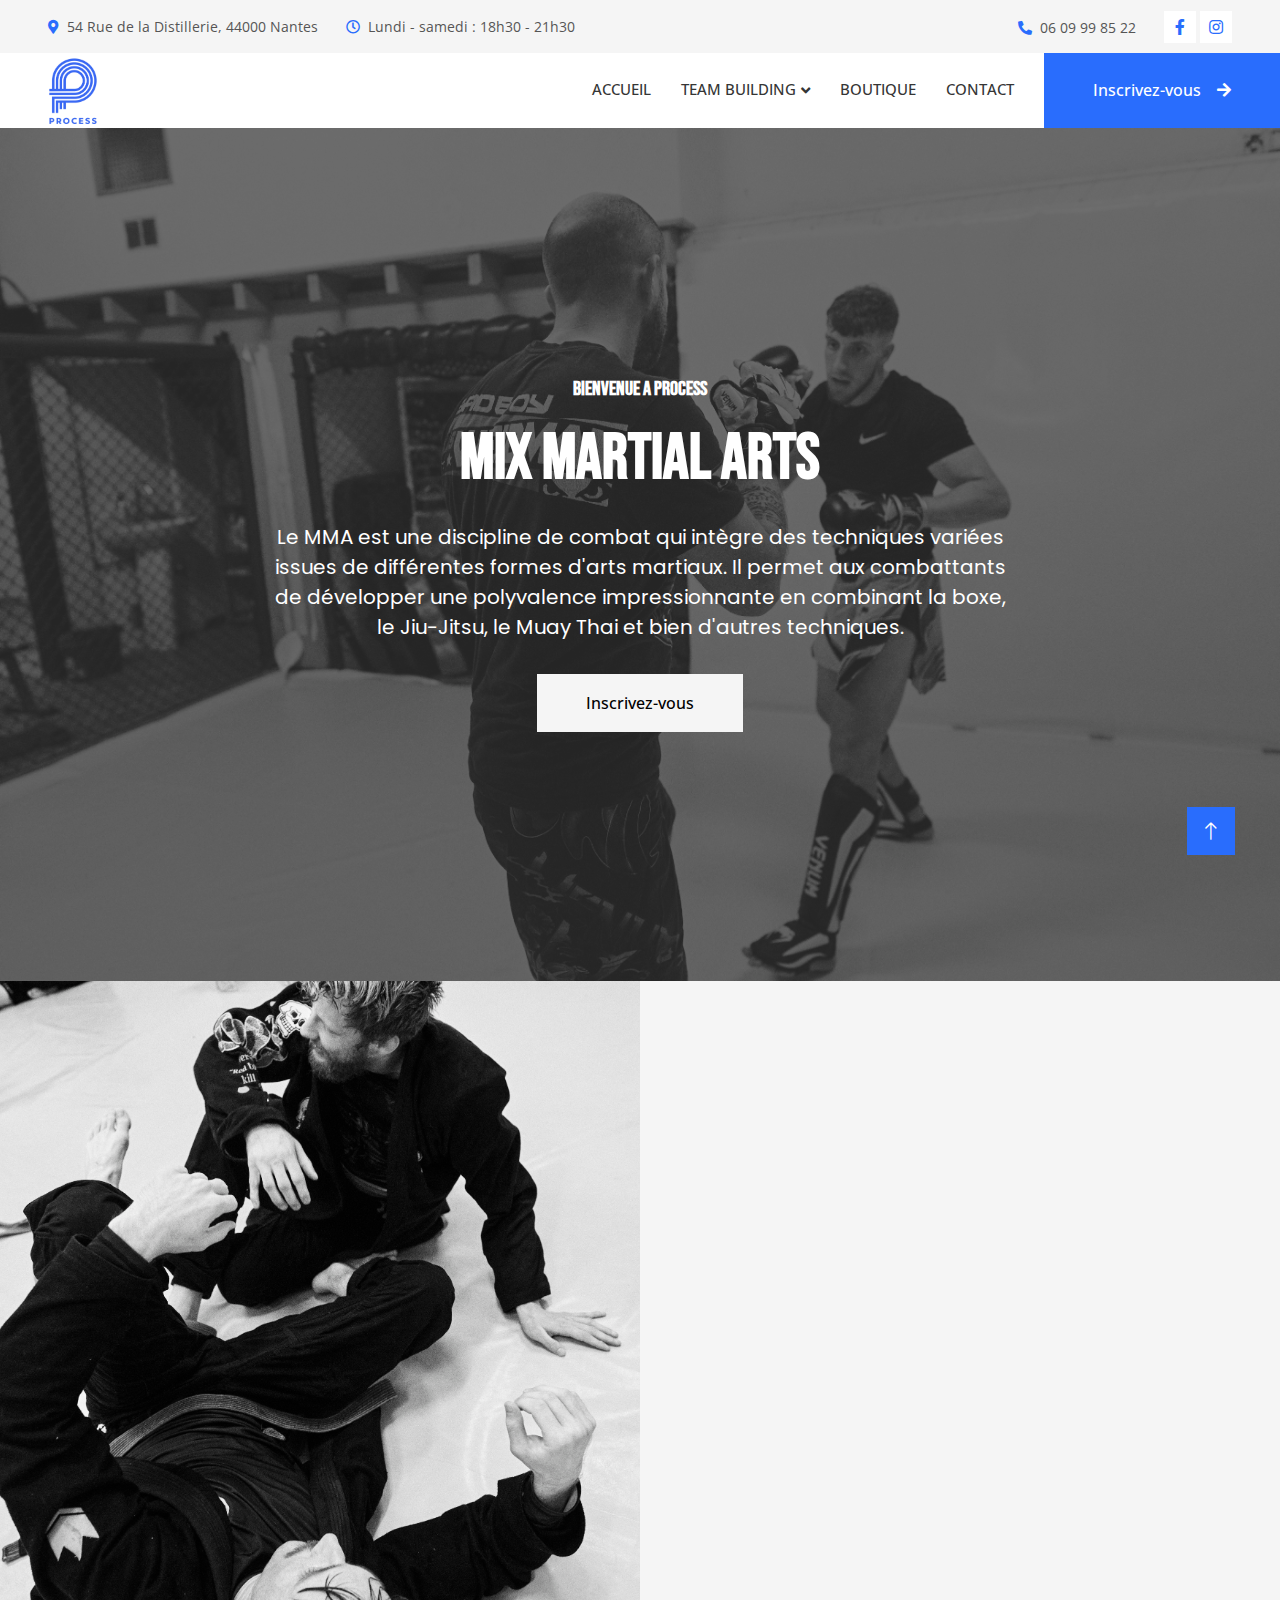
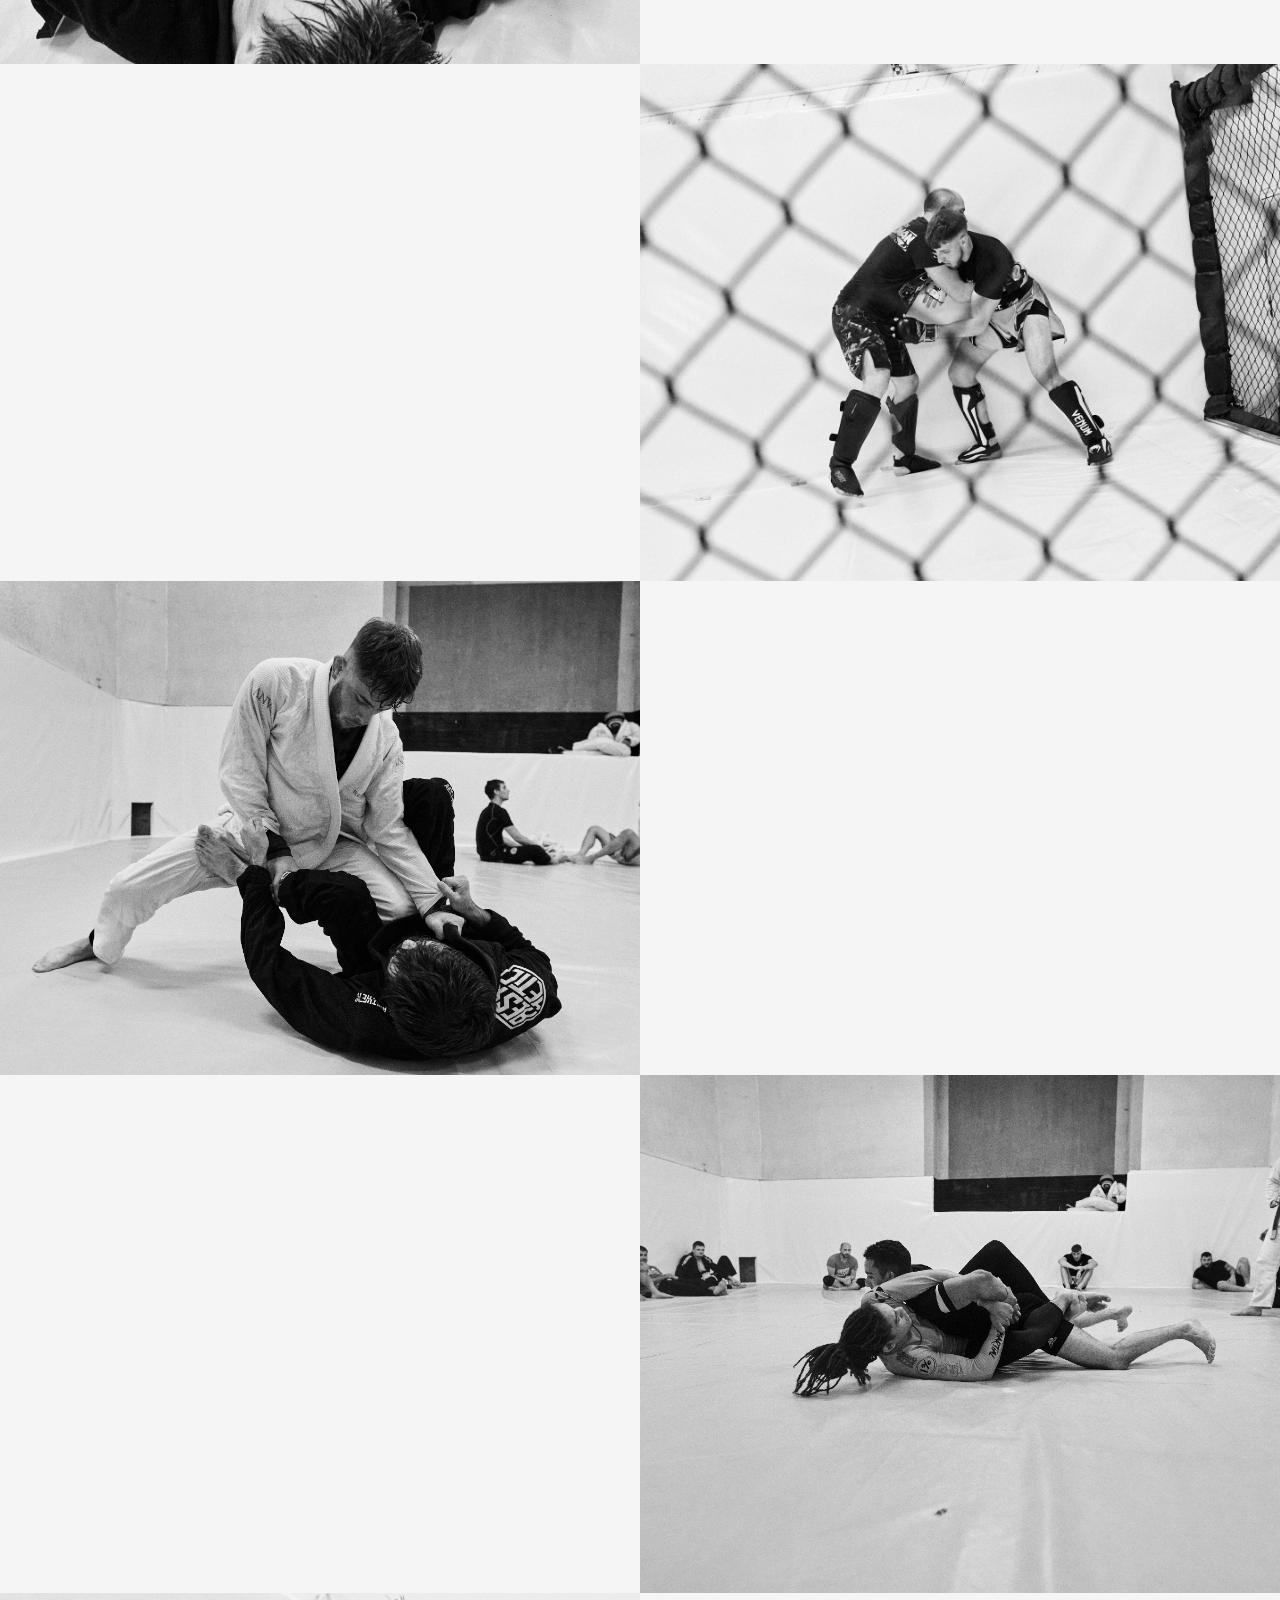
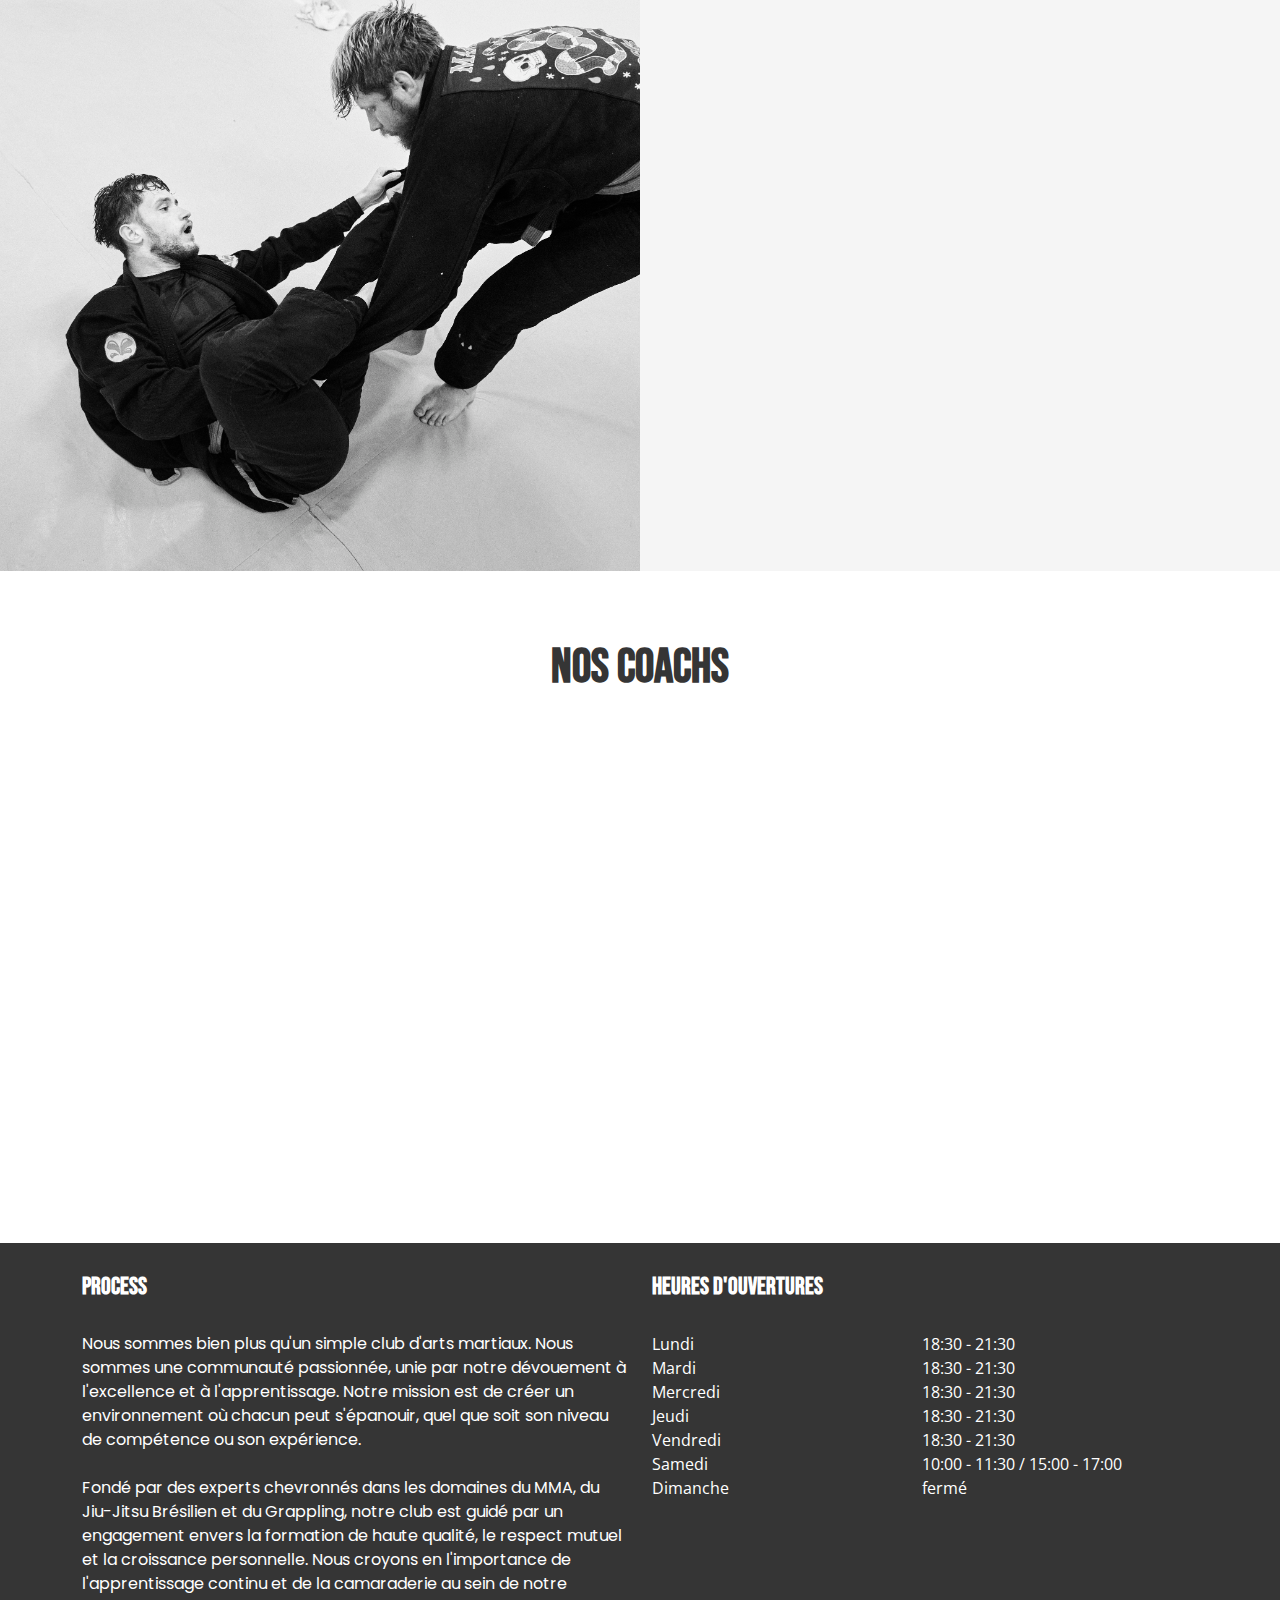
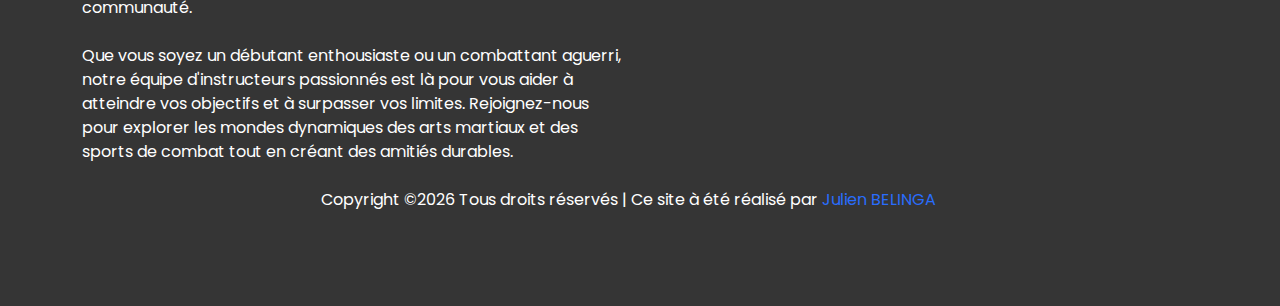
==== commit 0f90b4f9: "Update navigation links in HTML files" ====
--- a/index.html
+++ b/index.html
@@ -96,10 +96,10 @@
                     </div>
                 </li>
                 <li class="nav-item">
-                    <a href="contact.html" class="nav-link">Contact</a>
+                    <a href="shop.html" class="nav-link">Boutique</a>
                 </li>
                 <li class="nav-item">
-                    <a href="shop.html" class="nav-link">Boutique</a>
+                    <a href="contact.html" class="nav-link">Contact</a>
                 </li>
             </ul>
             <a href="https://www.helloasso.com/associations/united-fight-team/adhesions/process-inscription" class="btn btn-primary py-4 px-lg-5 d-none d-lg-block">Inscrivez-vous<i class="fa fa-arrow-right ms-3"></i></a>
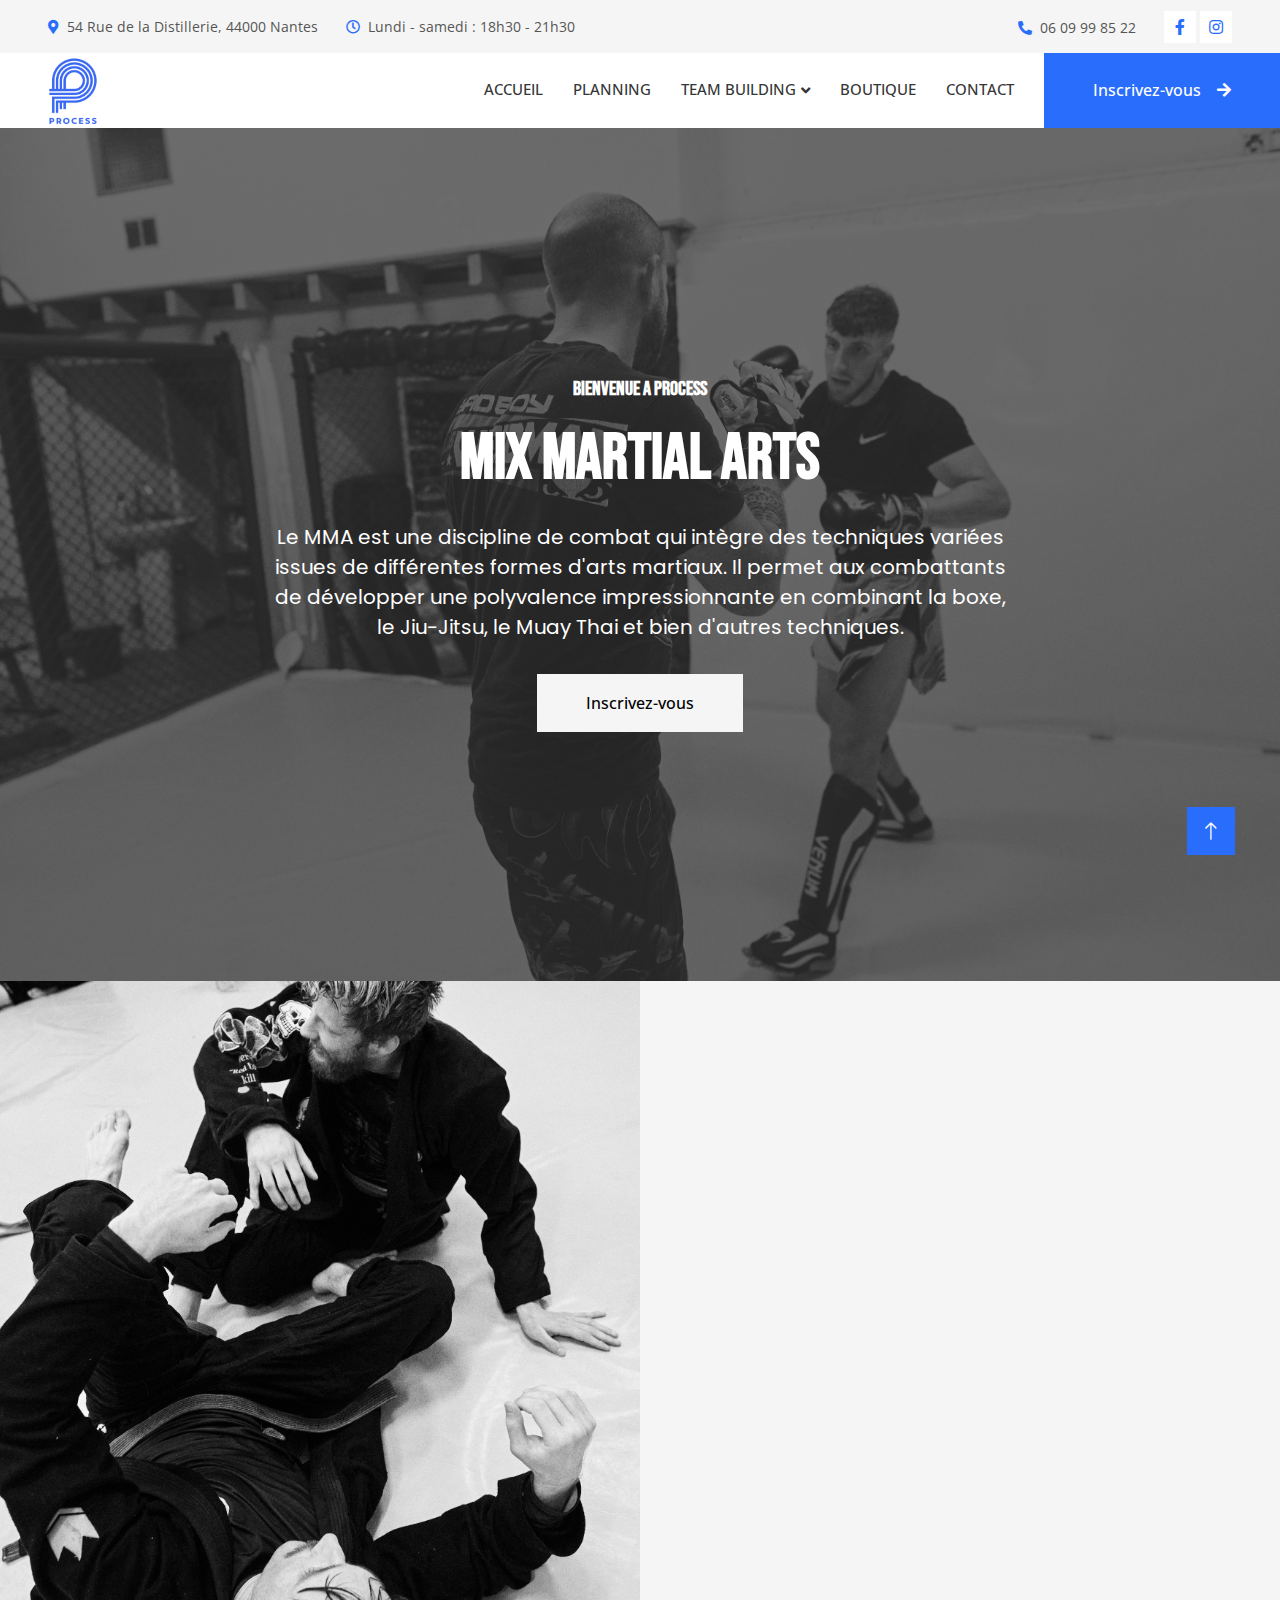
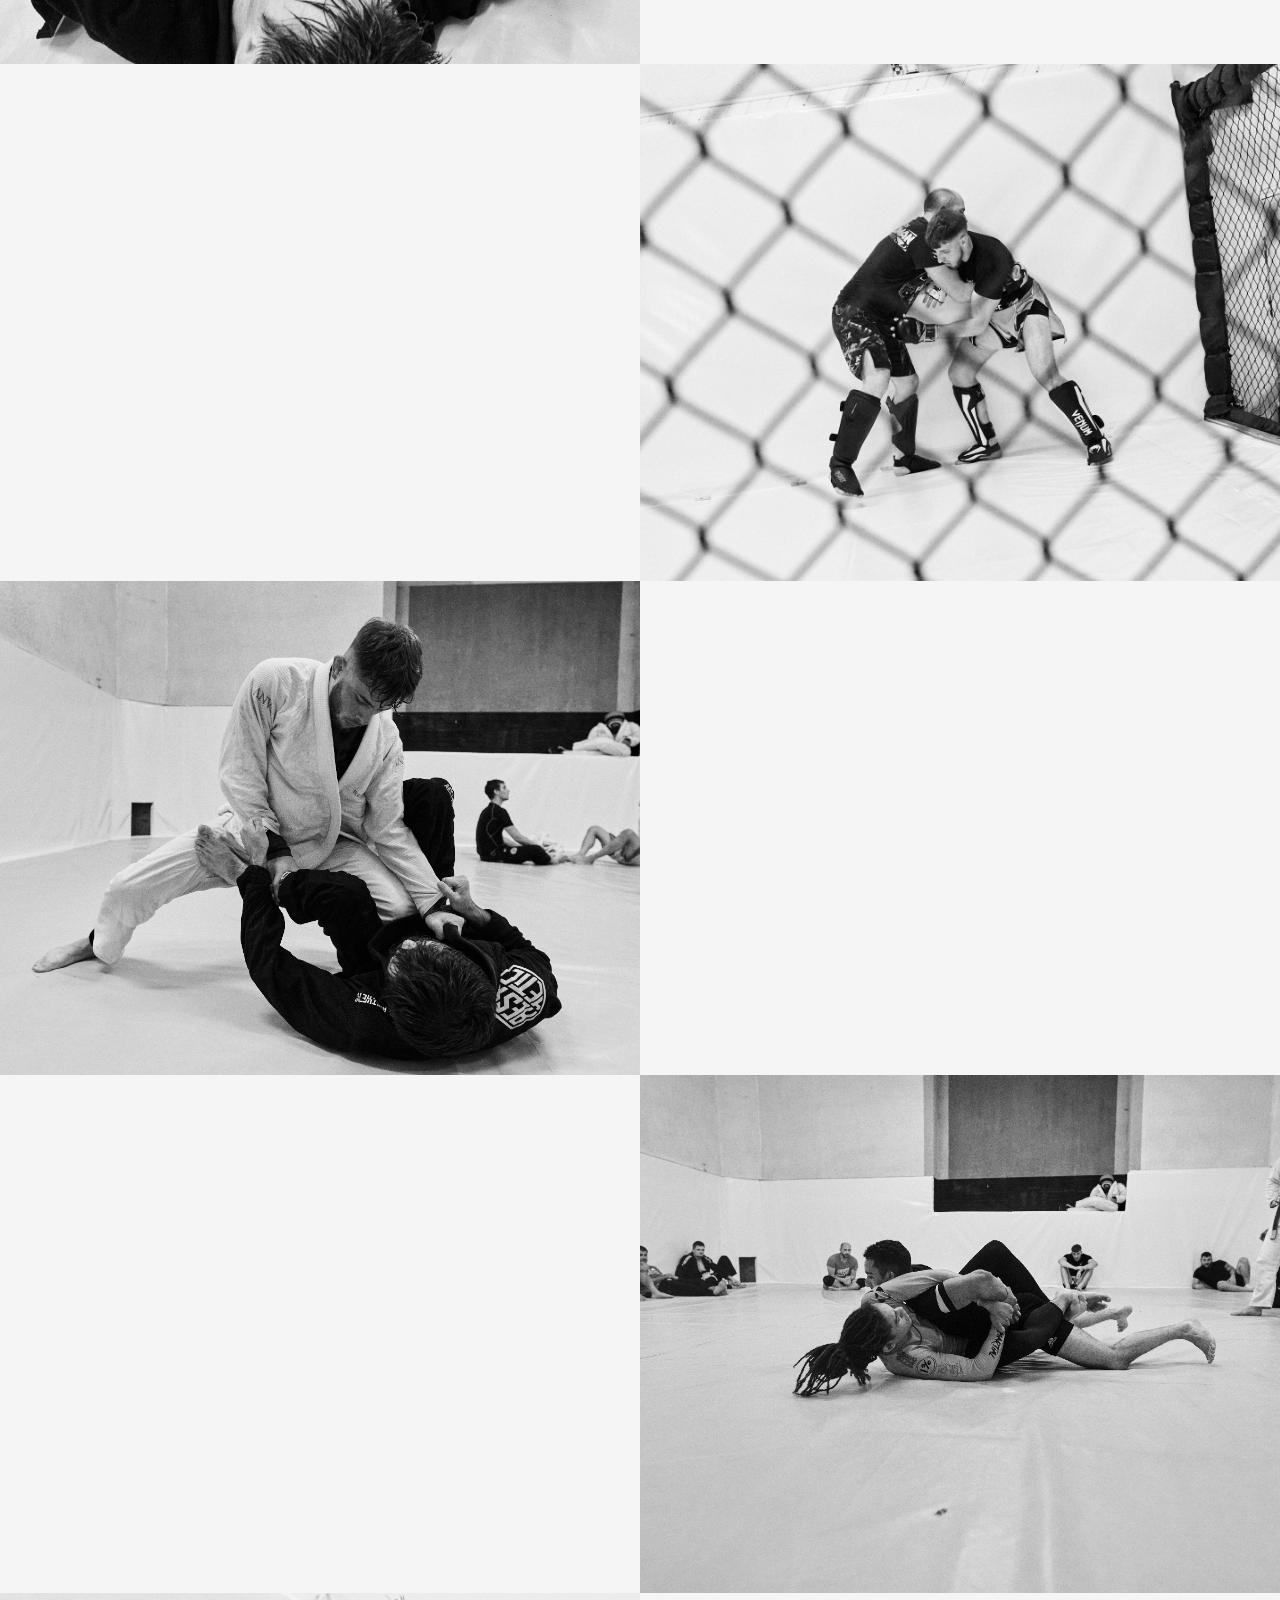
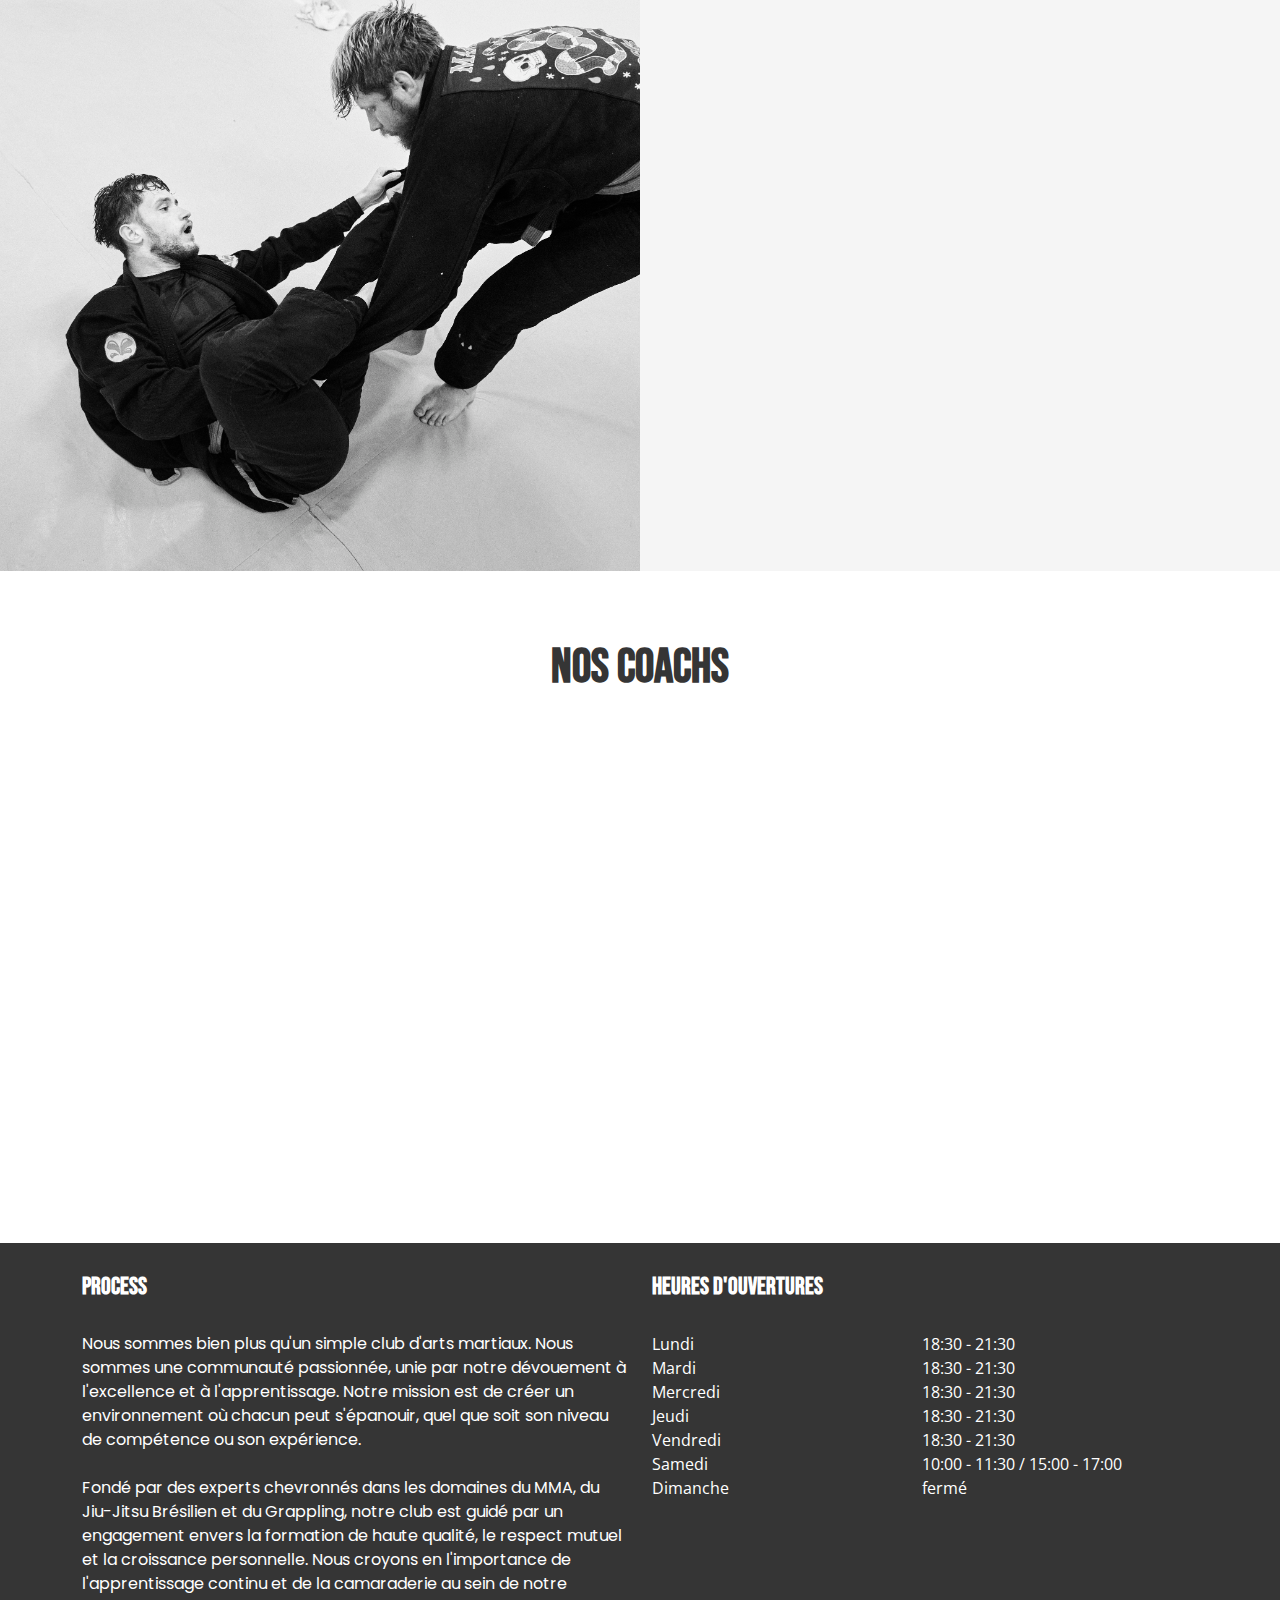
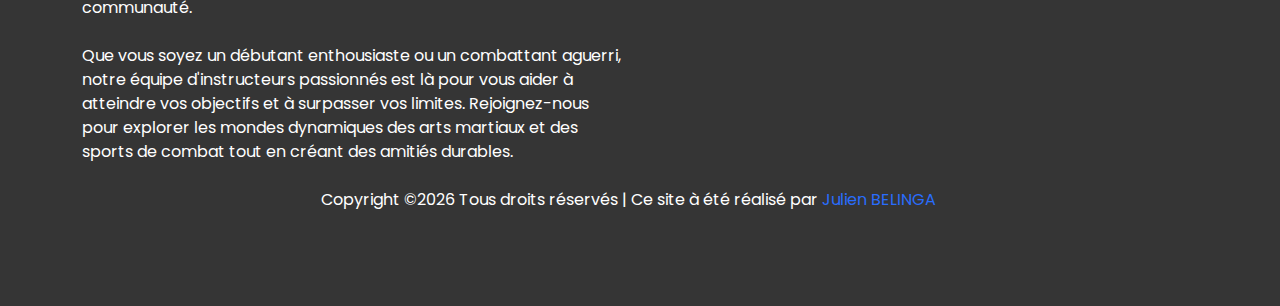
==== commit 76dfd56c: "add planning page" ====
--- a/index.html
+++ b/index.html
@@ -87,6 +87,9 @@
                 <li class="nav-item">
                     <a href="index.html" class="nav-link">Accueil</a>
                 </li>
+                <li class="nav-item">
+                    <a href="planning.html" class="nav-link">Planning</a>
+                </li>
                 <li class="nav-item dropdown"> <!-- Ajout de la classe "dropdown" -->
                     <a href="#" class="nav-link dropdown-toggle" id="teamDropdown" role="button" data-bs-toggle="dropdown" aria-haspopup="true" aria-expanded="false">Team building</a>
                     <div class="dropdown-menu" aria-labelledby="teamDropdown">
@@ -102,7 +105,7 @@
                     <a href="contact.html" class="nav-link">Contact</a>
                 </li>
             </ul>
-            <a href="https://www.helloasso.com/associations/united-fight-team/adhesions/process-inscription" class="btn btn-primary py-4 px-lg-5 d-none d-lg-block">Inscrivez-vous<i class="fa fa-arrow-right ms-3"></i></a>
+            <a href="https://www.helloasso.com/associations/process-jiujitsu/adhesions/process-inscription-1" class="btn btn-primary py-4 px-lg-5 d-none d-lg-block">Inscrivez-vous<i class="fa fa-arrow-right ms-3"></i></a>
         </div>
     </nav>
     <!-- Navbar End -->
@@ -120,7 +123,7 @@
                                 <h5 class="text-white text-uppercase mb-3 animated slideInDown">Bienvenue a Process</h5>
                                 <h1 class="display-3 text-white animated slideInDown mb-4">Mix Martial Arts</h1>
                                 <p class="fs-5 fw-medium text-white mb-4 pb-2">Le MMA est une discipline de combat qui intègre des techniques variées issues de différentes formes d'arts martiaux. Il permet aux combattants de développer une polyvalence impressionnante en combinant la boxe, le Jiu-Jitsu, le Muay Thai et bien d'autres techniques.</p>
-                                <a href="https://www.helloasso.com/associations/united-fight-team/adhesions/process-inscription" class="btn btn-light py-md-3 px-md-5 animated">Inscrivez-vous</a>
+                                <a href="https://www.helloasso.com/associations/process-jiujitsu/adhesions/process-inscription-1" class="btn btn-light py-md-3 px-md-5 animated">Inscrivez-vous</a>
                             </div>
                         </div>
                     </div>
@@ -135,7 +138,7 @@
                                 <h5 class="text-white text-uppercase mb-3 animated slideInDown">Bienvenue a Process</h5>
                                 <h1 class="display-3 text-white animated slideInDown mb-4">jiu-jitsu Brésilien</h1>
                                 <p class="fs-5 fw-medium text-white mb-4 pb-2">Le Jiu-Jitsu Brésilien, originaire du Brésil, se concentre sur les techniques de soumission et de contrôle au sol. C'est une discipline qui demande une compréhension fine des mouvements et de la tactique.</p>
-                                <a href="https://www.helloasso.com/associations/united-fight-team/adhesions/process-inscription" class="btn btn-light py-md-3 px-md-5 animated">Inscrivez-vous</a>
+                                <a href="https://www.helloasso.com/associations/process-jiujitsu/adhesions/process-inscription-1" class="btn btn-light py-md-3 px-md-5 animated">Inscrivez-vous</a>
                             </div>
                         </div>
                     </div>
@@ -150,7 +153,7 @@
                                 <h5 class="text-white text-uppercase mb-3 animated slideInDown">Bienvenue a Process</h5>
                                 <h1 class="display-3 text-white animated slideInDown mb-4">Grappling</h1>
                                 <p class="fs-5 fw-medium text-white mb-4 pb-2">Le Grappling est une forme de combat au sol sans frappe, où les participants cherchent à soumettre leur adversaire par immobilisation ou étranglement.</p>
-                                <a href="https://www.helloasso.com/associations/united-fight-team/adhesions/process-inscription" class="btn btn-light py-md-3 px-md-5 animated">Inscrivez-vous</a>
+                                <a href="https://www.helloasso.com/associations/process-jiujitsu/adhesions/process-inscription-1" class="btn btn-light py-md-3 px-md-5 animated">Inscrivez-vous</a>
                             </div>
                         </div>
                     </div>
@@ -310,7 +313,7 @@
                             <h1 class="display-5 mb-4">Contactez-nous</h1>
                         </div>
                         <p class="mb-4 pb-2">Notre équipe se tiens à votre disposition afin de répondre à vos intérrogations</p>
-                        <form action="https://formsubmit.co/processjjb@gmail.com" method="POST">
+                        <form action="https://formsubmit.co/warmatjjb@gmail.com" method="POST">
                             <div class="row g-3">
                                 <div class="col-12 col-sm-6">
                                     <input type="text" class="form-control border-0" placeholder="Nom" style="height: 55px;" name="Nom">
@@ -340,12 +343,12 @@
             <div class="section-title text-center">
                 <h1 class="display-5 mb-5">Nos Coachs</h1>
             </div>
-            <div class="row g-4">
+            <div class="row g-4 d-flex justify-content-center">
                 <div class="col-lg-3 col-md-6 wow fadeInUp team-member-container" data-wow-delay="0.1s">
                     <div class="team-item">
                         <div class="overflow-hidden position-relative">
                             <img class="img-team" src="img/team-1.jpg" alt="">
-                             <div class="team-social">
+                            <div class="team-social">
                                 <a class="btn btn-square" target="_blank" href="https://www.instagram.com/julienlevezier/"><i class="fab fa-instagram"></i></a>
                             </div>
                         </div>
@@ -355,25 +358,12 @@
                         </div>
                     </div>
                 </div>
-                <div class="col-lg-3 col-md-6 wow fadeInUp team-member-container" data-wow-delay="0.3s">
-                    <div class="team-item">
-                        <div class="overflow-hidden position-relative">
-                            <img class="img-team" src="img/team-2.jpg" alt="">
-                             <div class="team-social">
-                                <a class="btn btn-square" target="_blank" href="https://www.instagram.com/quentinlvzr/"><i class="fab fa-instagram"></i></a>
-                            </div>
-                        </div>
-                        <div class="text-center border border-5 border-light border-top-0 p-4">
-                            <h5 class="mb-0">Quentin Levezier</h5>
-                            <small>Coach JJB/Grappling</small>
-                        </div>
-                    </div>
-                </div>
+                
                 <div class="col-lg-3 col-md-6 wow fadeInUp team-member-container" data-wow-delay="0.5s">
                     <div class="team-item">
                         <div class="overflow-hidden position-relative">
                             <img class="img-team" src="img/team-3.jpg" alt="">
-                             <div class="team-social">
+                            <div class="team-social">
                                 <a class="btn btn-square" target="_blank" href="https://www.instagram.com/lucaslvzr/"><i class="fab fa-instagram"></i></a>
                             </div>
                         </div>
@@ -383,23 +373,10 @@
                         </div>
                     </div>
                 </div>
-                <div class="col-lg-3 col-md-6 wow fadeInUp team-member-container" data-wow-delay="0.7s">
-                    <div class="team-item">
-                        <div class="overflow-hidden position-relative">
-                            <img class="img-team" src="img/team-5.jpg" alt="">
-                             <div class="team-social">
-                                <a class="btn btn-square" target="_blank" href="https://www.instagram.com/vergnaulttristan/"><i class="fab fa-instagram"></i></a>
-                            </div>
-                        </div>
-                        <div class="text-center border border-5 border-light border-top-0 p-4">
-                            <h5 class="mb-0">Tristan Vergnault</h5>
-                            <small>Coach JJB/Grappling</small>
-                        </div>
-                    </div>
-                </div>
-            </div>
-        </div>
-    </div>
+            </div>
+        </div>
+    </div>
+    
     <!-- Team End -->
 
 
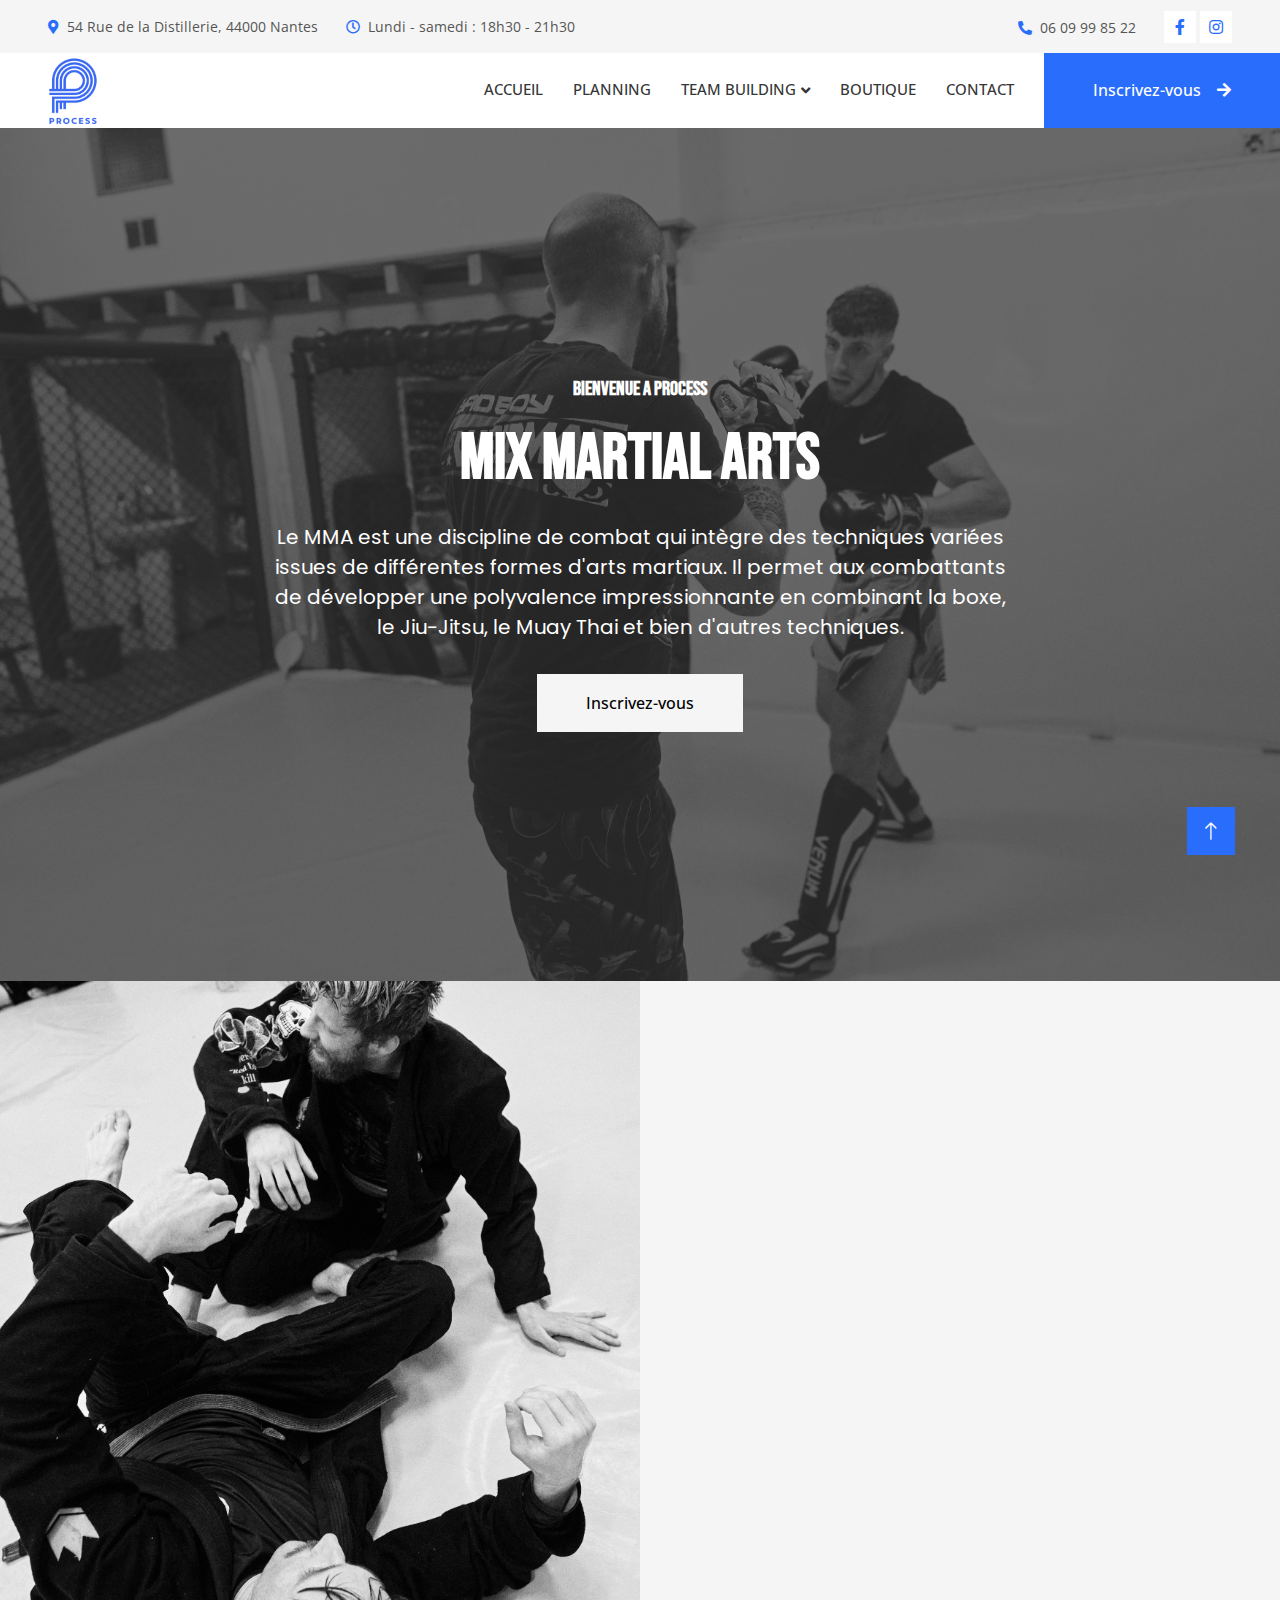
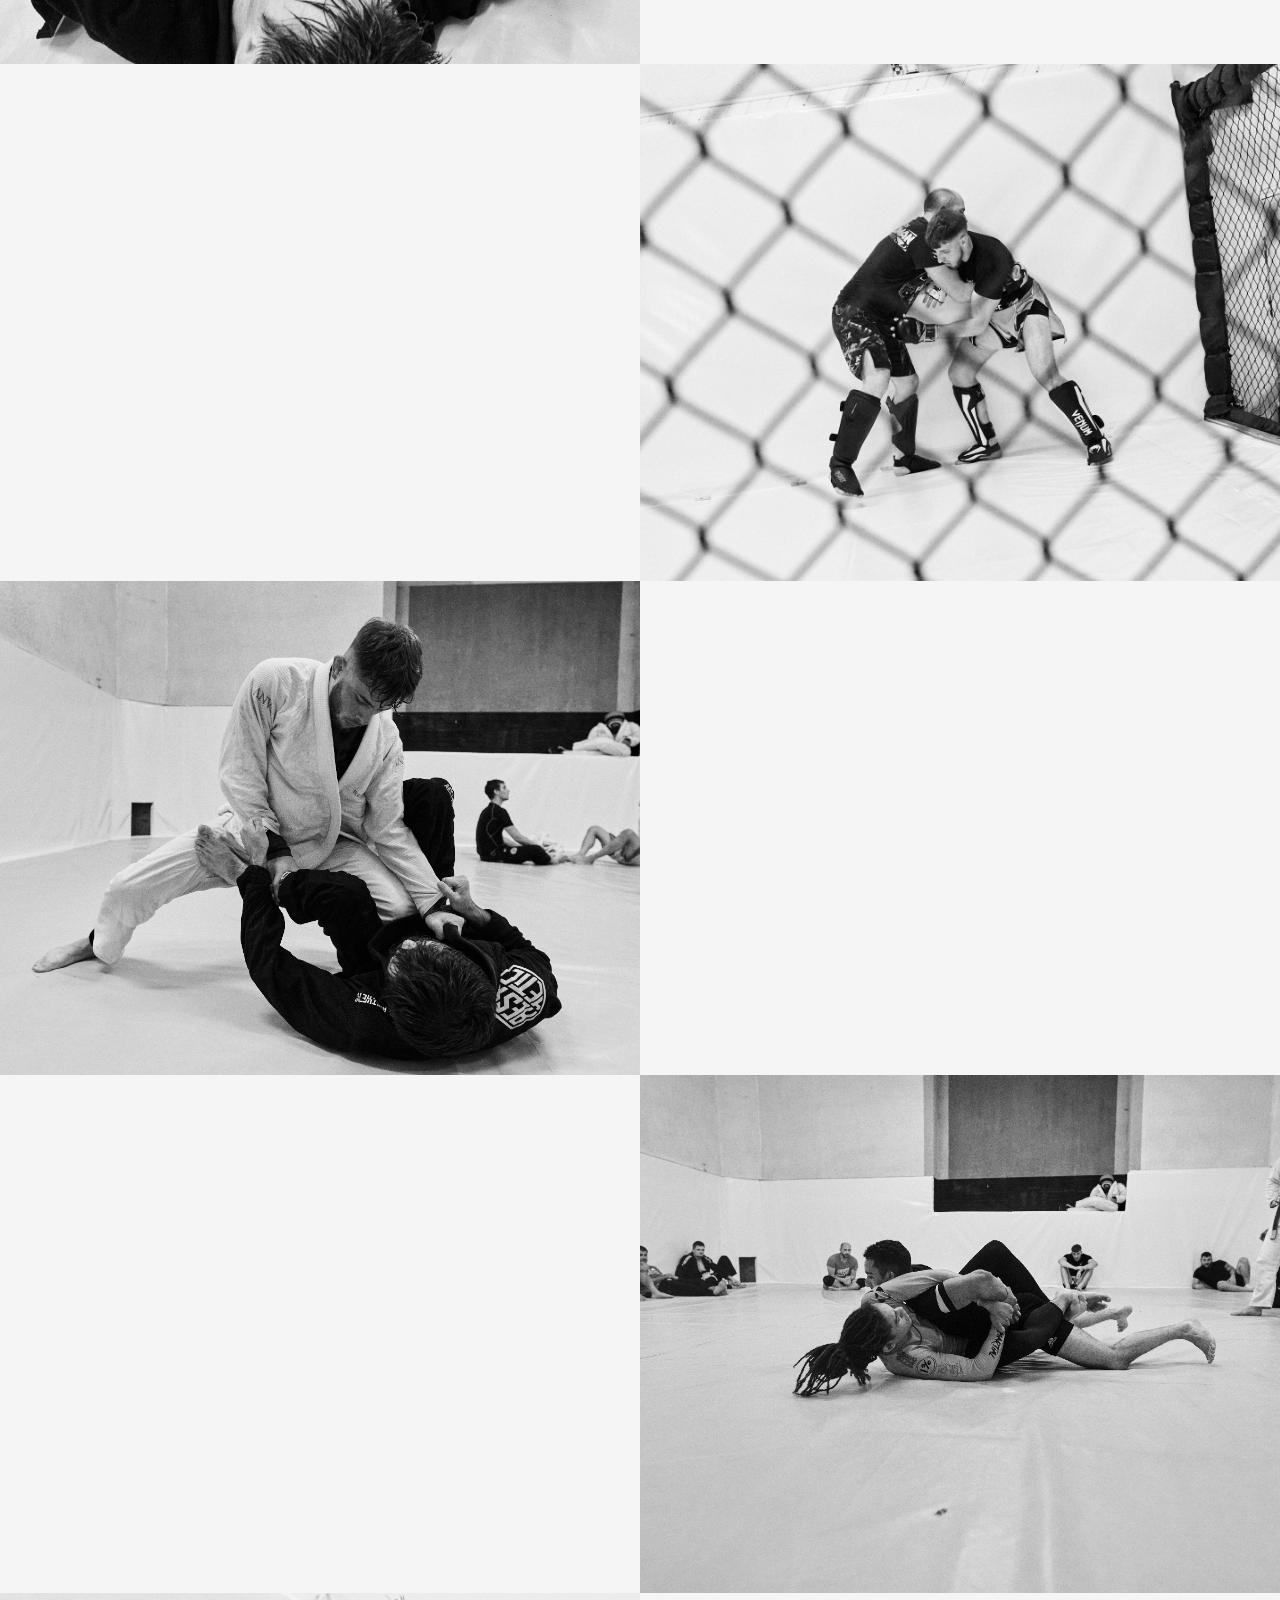
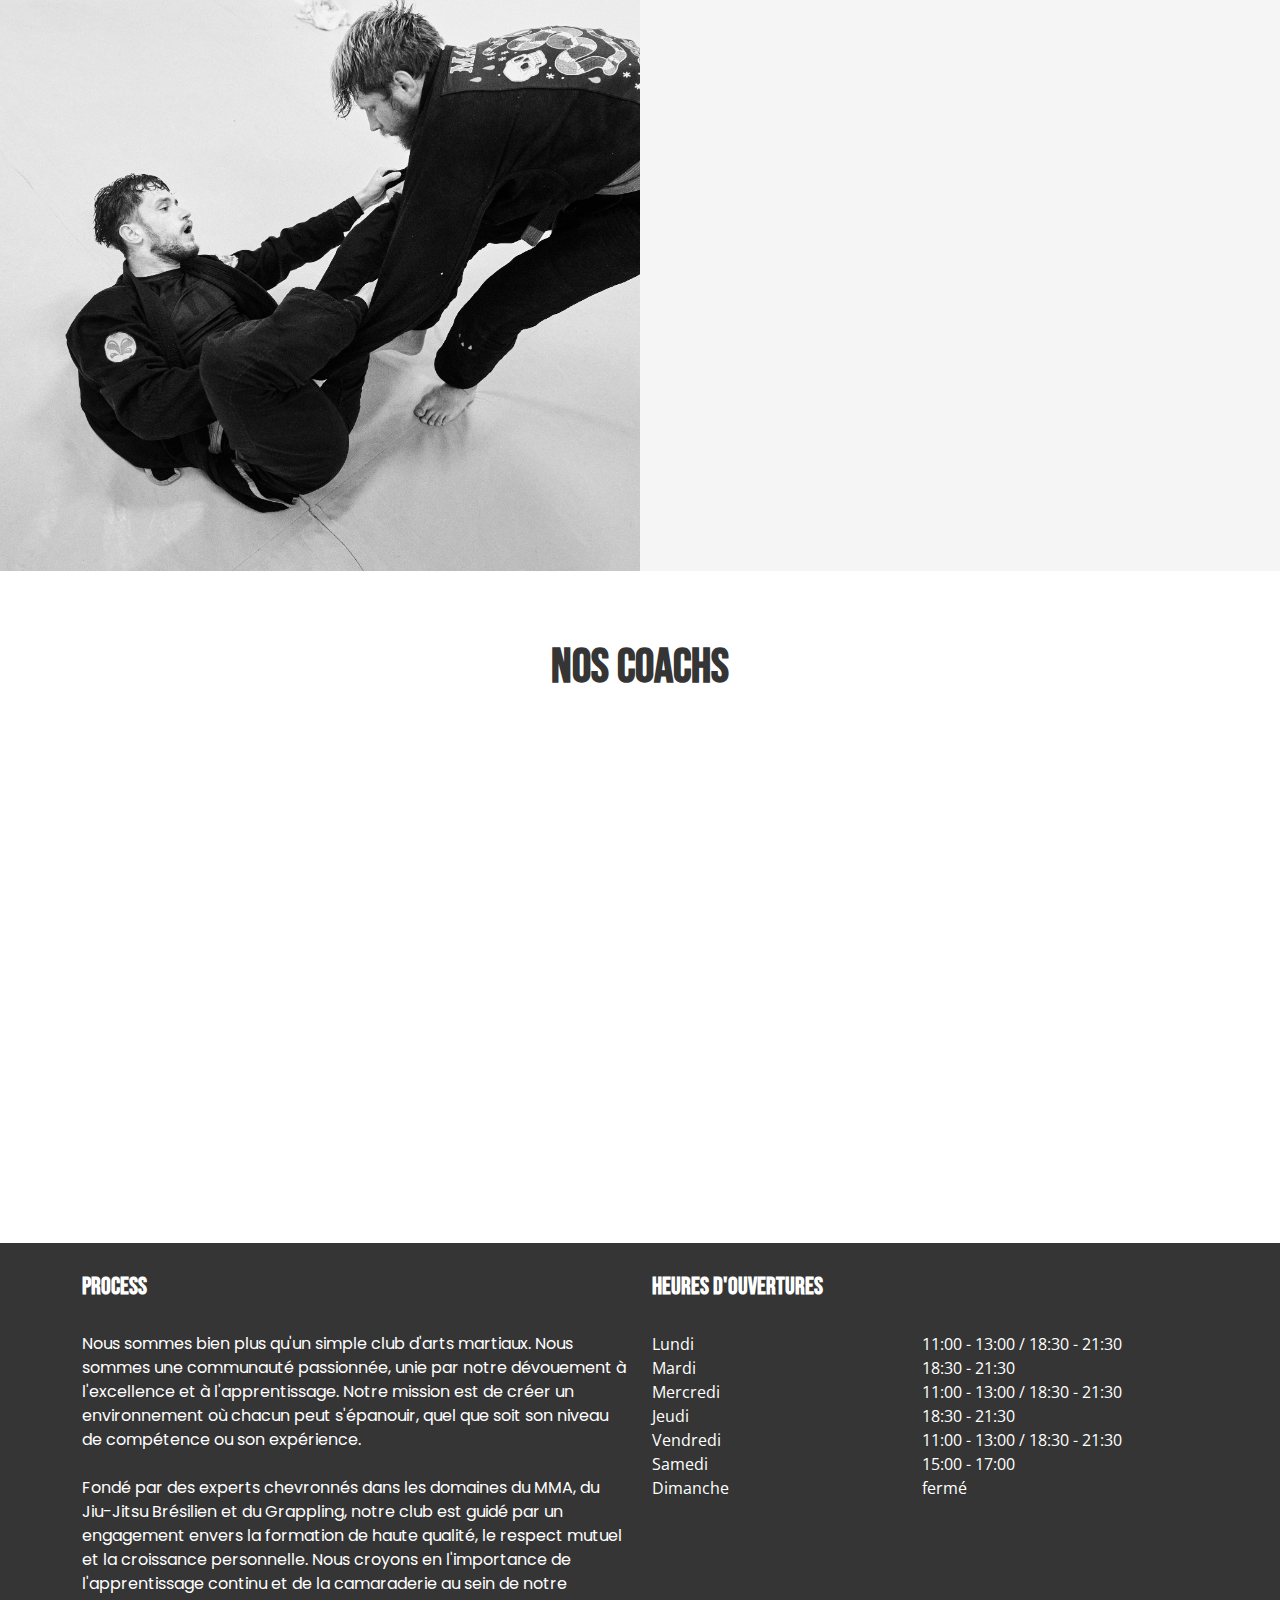
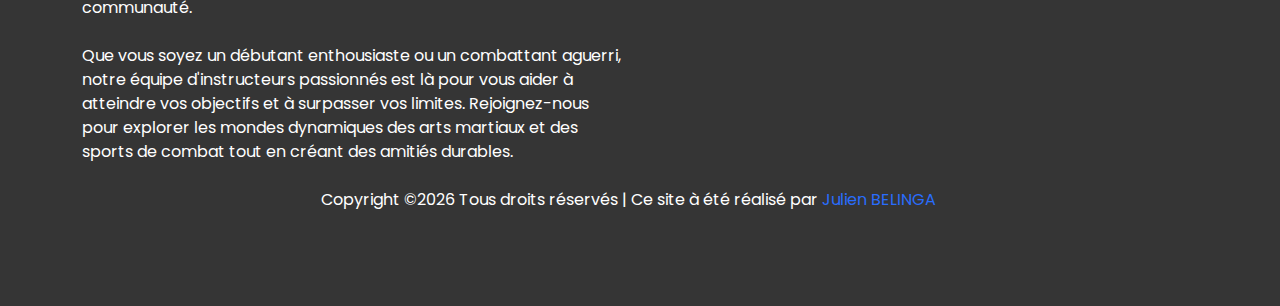
==== commit f4a88840: "fix: planning footer" ====
--- a/index.html
+++ b/index.html
@@ -400,12 +400,12 @@
               <div class="ftco-footer-widget mb-4">
                 <h2 class="ftco-heading-2">Heures d'ouvertures</h2>
                 <ul class="list-unstyled open-hours">
-                  <li class="d-flex"><span style="width: 270px">Lundi</span><span>18:30 - 21:30</span></li>
+                  <li class="d-flex"><span style="width: 270px">Lundi</span><span>11:00 - 13:00 / 18:30 - 21:30</span></li>
                   <li class="d-flex"><span style="width: 270px">Mardi</span><span>18:30 - 21:30</span></li>
-                  <li class="d-flex"><span style="width: 270px">Mercredi</span><span>18:30 - 21:30</span></li>
+                  <li class="d-flex"><span style="width: 270px">Mercredi</span><span>11:00 - 13:00 / 18:30 - 21:30</span></li>
                   <li class="d-flex"><span style="width: 270px">Jeudi</span><span>18:30 - 21:30</span></li>
-                  <li class="d-flex"><span style="width: 270px">Vendredi</span><span>18:30 - 21:30</span></li>
-                  <li class="d-flex"><span style="width: 270px">Samedi</span><span> 10:00 - 11:30 / 15:00 - 17:00</span></li>
+                  <li class="d-flex"><span style="width: 270px">Vendredi</span><span>11:00 - 13:00 / 18:30 - 21:30</span></li>
+                  <li class="d-flex"><span style="width: 270px">Samedi</span><span>15:00 - 17:00</span></li>
                   <li class="d-flex"><span style="width: 270px">Dimanche</span><span>fermé</span></li>
                 </ul>
               </div>
